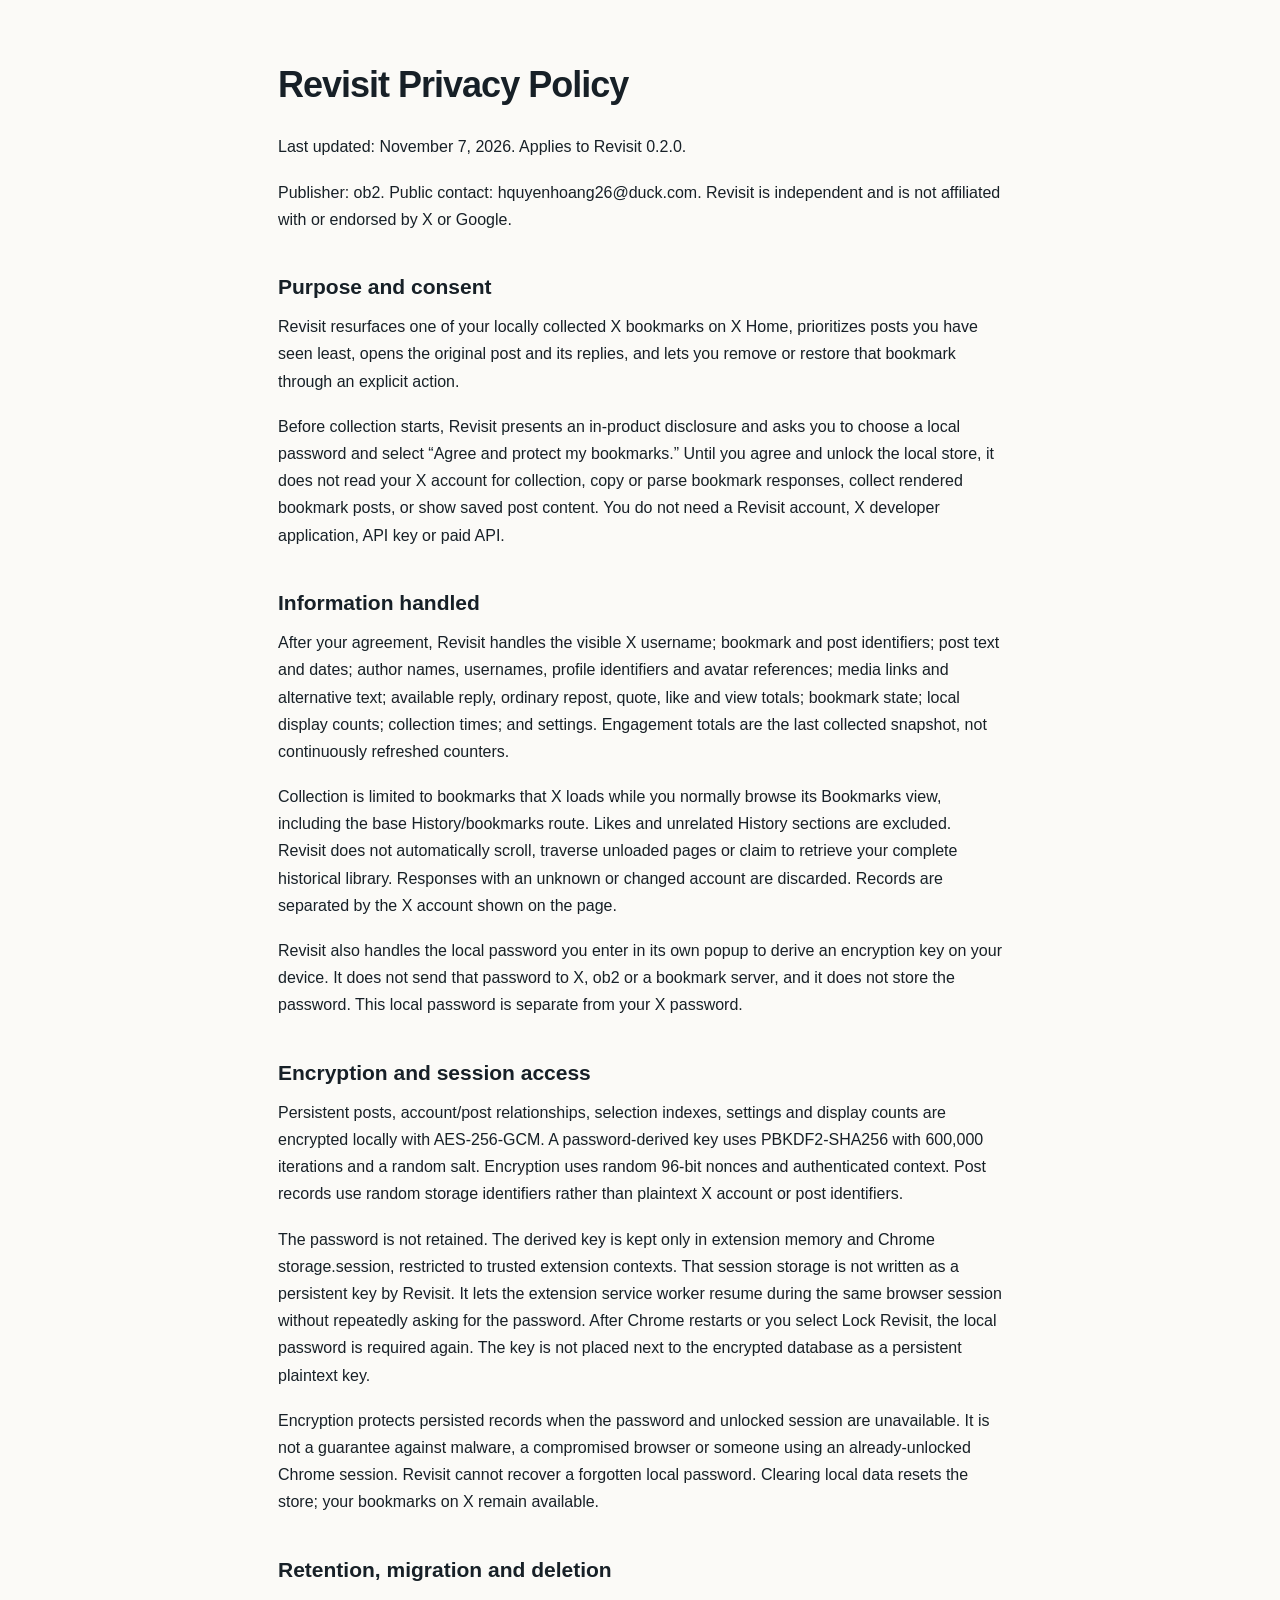
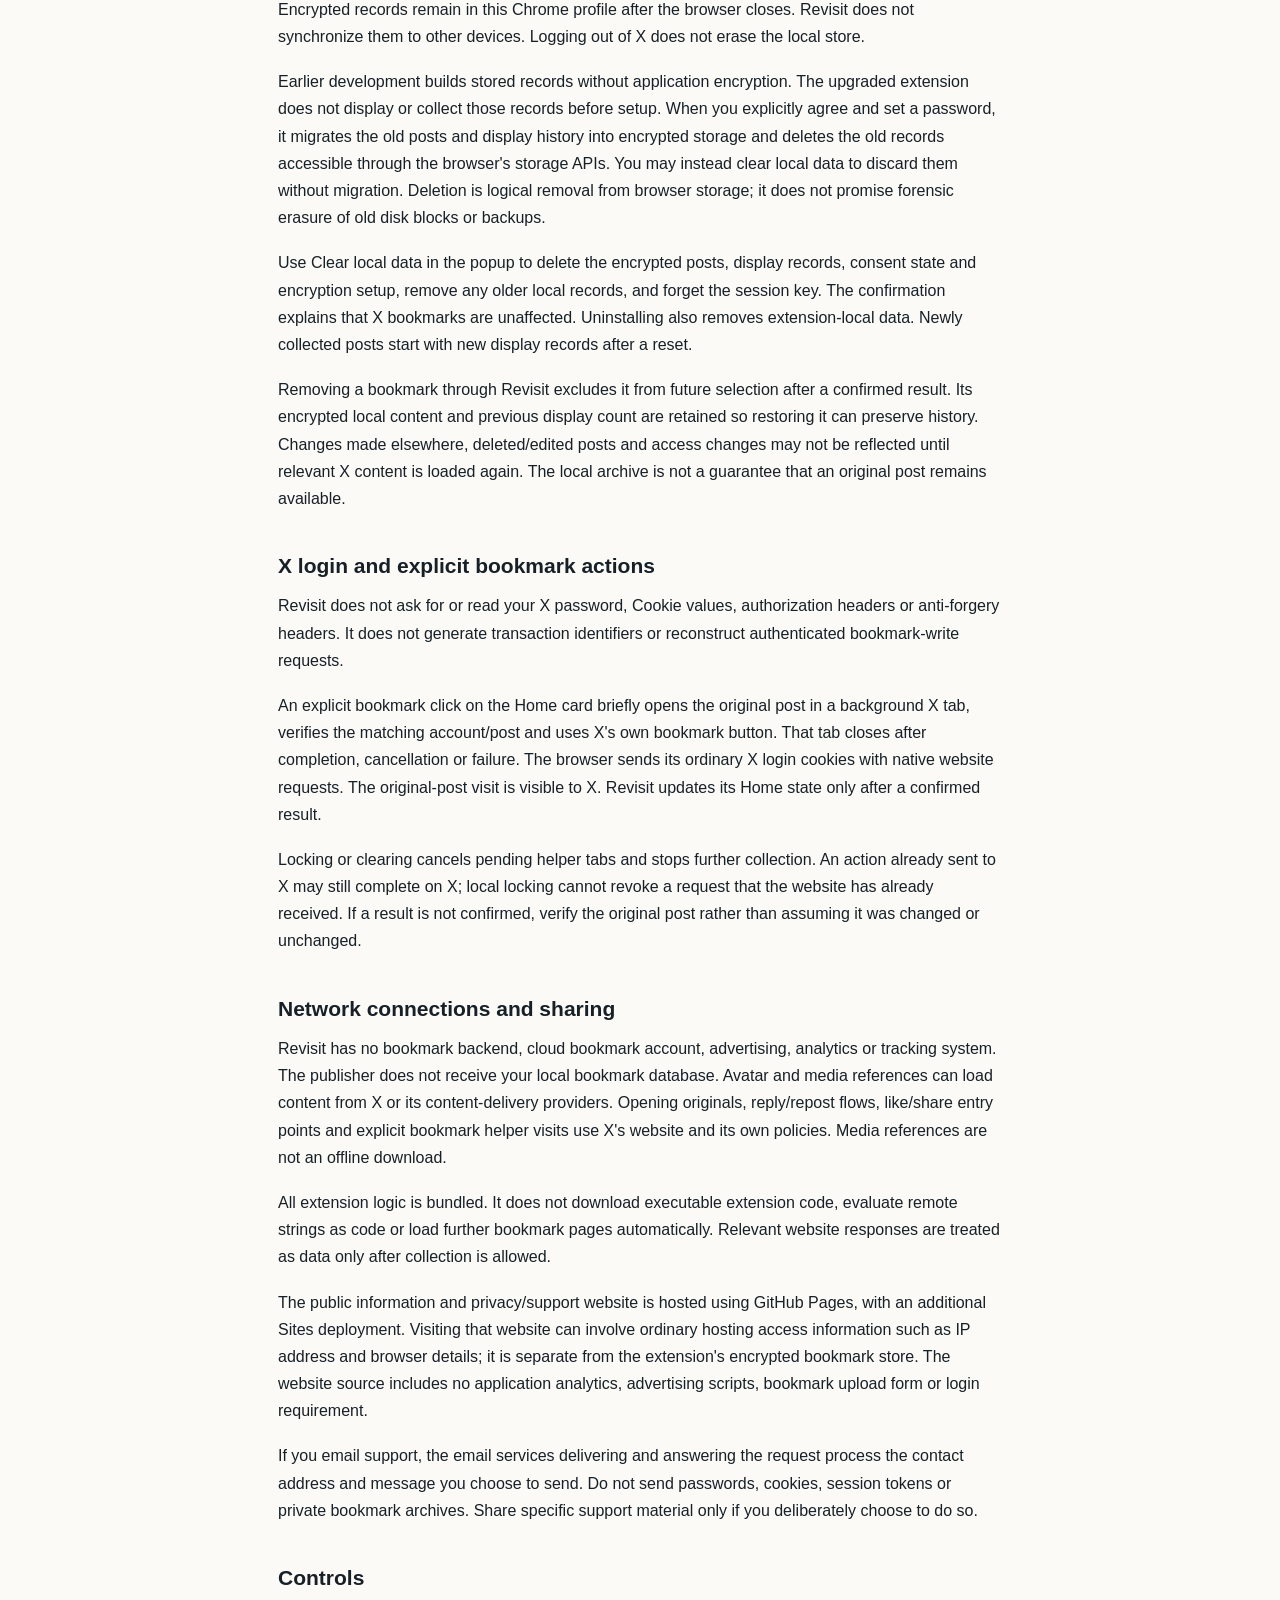
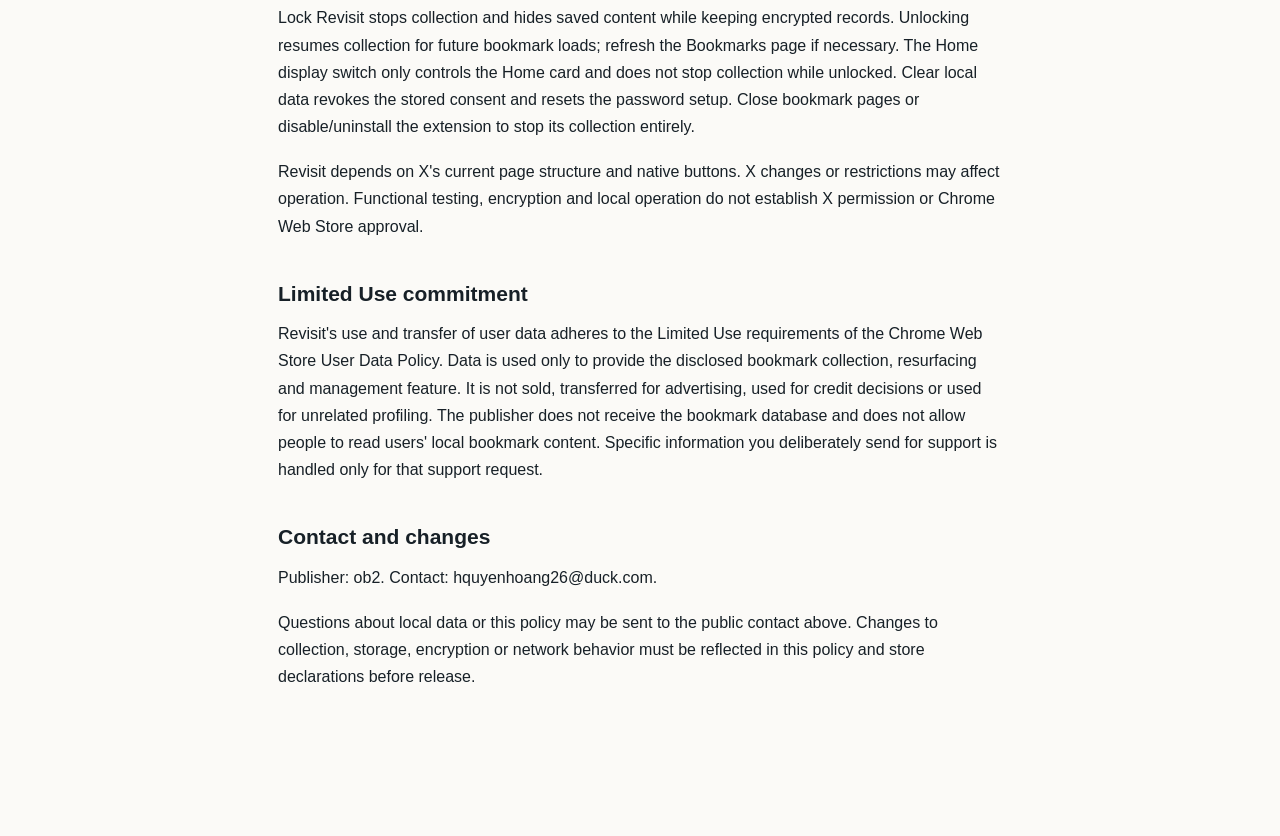
==== privacy.html @ 18b85527 "Publish Revisit privacy and support pages" ====
<!doctype html>
<html lang="en"><head><meta charset="utf-8"><meta name="viewport" content="width=device-width,initial-scale=1"><title>Revisit Privacy Policy</title><link rel="stylesheet" href="site.css"></head><body><main><h1>Revisit Privacy Policy</h1>
<p>Last updated: November 7, 2026. Applies to Revisit 0.2.0.</p>
<p>Publisher: ob2. Public contact: hquyenhoang26@duck.com. Revisit is independent and is not affiliated with or endorsed by X or Google.</p>
<h2>Purpose and consent</h2>
<p>Revisit resurfaces one of your locally collected X bookmarks on X Home, prioritizes posts you have seen least, opens the original post and its replies, and lets you remove or restore that bookmark through an explicit action.</p>
<p>Before collection starts, Revisit presents an in-product disclosure and asks you to choose a local password and select “Agree and protect my bookmarks.” Until you agree and unlock the local store, it does not read your X account for collection, copy or parse bookmark responses, collect rendered bookmark posts, or show saved post content. You do not need a Revisit account, X developer application, API key or paid API.</p>
<h2>Information handled</h2>
<p>After your agreement, Revisit handles the visible X username; bookmark and post identifiers; post text and dates; author names, usernames, profile identifiers and avatar references; media links and alternative text; available reply, ordinary repost, quote, like and view totals; bookmark state; local display counts; collection times; and settings. Engagement totals are the last collected snapshot, not continuously refreshed counters.</p>
<p>Collection is limited to bookmarks that X loads while you normally browse its Bookmarks view, including the base History/bookmarks route. Likes and unrelated History sections are excluded. Revisit does not automatically scroll, traverse unloaded pages or claim to retrieve your complete historical library. Responses with an unknown or changed account are discarded. Records are separated by the X account shown on the page.</p>
<p>Revisit also handles the local password you enter in its own popup to derive an encryption key on your device. It does not send that password to X, ob2 or a bookmark server, and it does not store the password. This local password is separate from your X password.</p>
<h2>Encryption and session access</h2>
<p>Persistent posts, account/post relationships, selection indexes, settings and display counts are encrypted locally with AES-256-GCM. A password-derived key uses PBKDF2-SHA256 with 600,000 iterations and a random salt. Encryption uses random 96-bit nonces and authenticated context. Post records use random storage identifiers rather than plaintext X account or post identifiers.</p>
<p>The password is not retained. The derived key is kept only in extension memory and Chrome storage.session, restricted to trusted extension contexts. That session storage is not written as a persistent key by Revisit. It lets the extension service worker resume during the same browser session without repeatedly asking for the password. After Chrome restarts or you select Lock Revisit, the local password is required again. The key is not placed next to the encrypted database as a persistent plaintext key.</p>
<p>Encryption protects persisted records when the password and unlocked session are unavailable. It is not a guarantee against malware, a compromised browser or someone using an already-unlocked Chrome session. Revisit cannot recover a forgotten local password. Clearing local data resets the store; your bookmarks on X remain available.</p>
<h2>Retention, migration and deletion</h2>
<p>Encrypted records remain in this Chrome profile after the browser closes. Revisit does not synchronize them to other devices. Logging out of X does not erase the local store.</p>
<p>Earlier development builds stored records without application encryption. The upgraded extension does not display or collect those records before setup. When you explicitly agree and set a password, it migrates the old posts and display history into encrypted storage and deletes the old records accessible through the browser&#x27;s storage APIs. You may instead clear local data to discard them without migration. Deletion is logical removal from browser storage; it does not promise forensic erasure of old disk blocks or backups.</p>
<p>Use Clear local data in the popup to delete the encrypted posts, display records, consent state and encryption setup, remove any older local records, and forget the session key. The confirmation explains that X bookmarks are unaffected. Uninstalling also removes extension-local data. Newly collected posts start with new display records after a reset.</p>
<p>Removing a bookmark through Revisit excludes it from future selection after a confirmed result. Its encrypted local content and previous display count are retained so restoring it can preserve history. Changes made elsewhere, deleted/edited posts and access changes may not be reflected until relevant X content is loaded again. The local archive is not a guarantee that an original post remains available.</p>
<h2>X login and explicit bookmark actions</h2>
<p>Revisit does not ask for or read your X password, Cookie values, authorization headers or anti-forgery headers. It does not generate transaction identifiers or reconstruct authenticated bookmark-write requests.</p>
<p>An explicit bookmark click on the Home card briefly opens the original post in a background X tab, verifies the matching account/post and uses X&#x27;s own bookmark button. That tab closes after completion, cancellation or failure. The browser sends its ordinary X login cookies with native website requests. The original-post visit is visible to X. Revisit updates its Home state only after a confirmed result.</p>
<p>Locking or clearing cancels pending helper tabs and stops further collection. An action already sent to X may still complete on X; local locking cannot revoke a request that the website has already received. If a result is not confirmed, verify the original post rather than assuming it was changed or unchanged.</p>
<h2>Network connections and sharing</h2>
<p>Revisit has no bookmark backend, cloud bookmark account, advertising, analytics or tracking system. The publisher does not receive your local bookmark database. Avatar and media references can load content from X or its content-delivery providers. Opening originals, reply/repost flows, like/share entry points and explicit bookmark helper visits use X&#x27;s website and its own policies. Media references are not an offline download.</p>
<p>All extension logic is bundled. It does not download executable extension code, evaluate remote strings as code or load further bookmark pages automatically. Relevant website responses are treated as data only after collection is allowed.</p>
<p>The public information and privacy/support website is hosted using GitHub Pages, with an additional Sites deployment. Visiting that website can involve ordinary hosting access information such as IP address and browser details; it is separate from the extension&#x27;s encrypted bookmark store. The website source includes no application analytics, advertising scripts, bookmark upload form or login requirement.</p>
<p>If you email support, the email services delivering and answering the request process the contact address and message you choose to send. Do not send passwords, cookies, session tokens or private bookmark archives. Share specific support material only if you deliberately choose to do so.</p>
<h2>Controls</h2>
<p>Lock Revisit stops collection and hides saved content while keeping encrypted records. Unlocking resumes collection for future bookmark loads; refresh the Bookmarks page if necessary. The Home display switch only controls the Home card and does not stop collection while unlocked. Clear local data revokes the stored consent and resets the password setup. Close bookmark pages or disable/uninstall the extension to stop its collection entirely.</p>
<p>Revisit depends on X&#x27;s current page structure and native buttons. X changes or restrictions may affect operation. Functional testing, encryption and local operation do not establish X permission or Chrome Web Store approval.</p>
<h2>Limited Use commitment</h2>
<p>Revisit&#x27;s use and transfer of user data adheres to the Limited Use requirements of the Chrome Web Store User Data Policy. Data is used only to provide the disclosed bookmark collection, resurfacing and management feature. It is not sold, transferred for advertising, used for credit decisions or used for unrelated profiling. The publisher does not receive the bookmark database and does not allow people to read users&#x27; local bookmark content. Specific information you deliberately send for support is handled only for that support request.</p>
<h2>Contact and changes</h2>
<p>Publisher: ob2. Contact: hquyenhoang26@duck.com.</p>
<p>Questions about local data or this policy may be sent to the public contact above. Changes to collection, storage, encryption or network behavior must be reflected in this policy and store declarations before release.</p></main></body></html>
---- site.css ----
*{box-sizing:border-box}body{margin:0;background:#fbfaf7;color:#172027;font:16px/1.7 -apple-system,BlinkMacSystemFont,"Segoe UI",sans-serif}main{max-width:780px;margin:64px auto;padding:0 28px 64px}header{display:flex;align-items:center;gap:12px;margin-bottom:28px}header img{width:36px;height:36px}header a{color:inherit;text-decoration:none;font-weight:650}h1{font-size:36px;line-height:1.15;letter-spacing:-1px;margin:0 0 28px}h2{font-size:21px;line-height:1.35;margin:40px 0 12px}p{margin:0 0 18px}a{color:#825600;text-underline-offset:3px}.notice{padding:14px 18px;border:1px solid #dfd7c9;border-radius:8px;background:#fff;color:#5c5345;font-size:14px}.links{display:flex;gap:24px;flex-wrap:wrap}.muted{color:#657078;font-size:14px}@media(max-width:600px){main{margin-top:32px}h1{font-size:30px}}
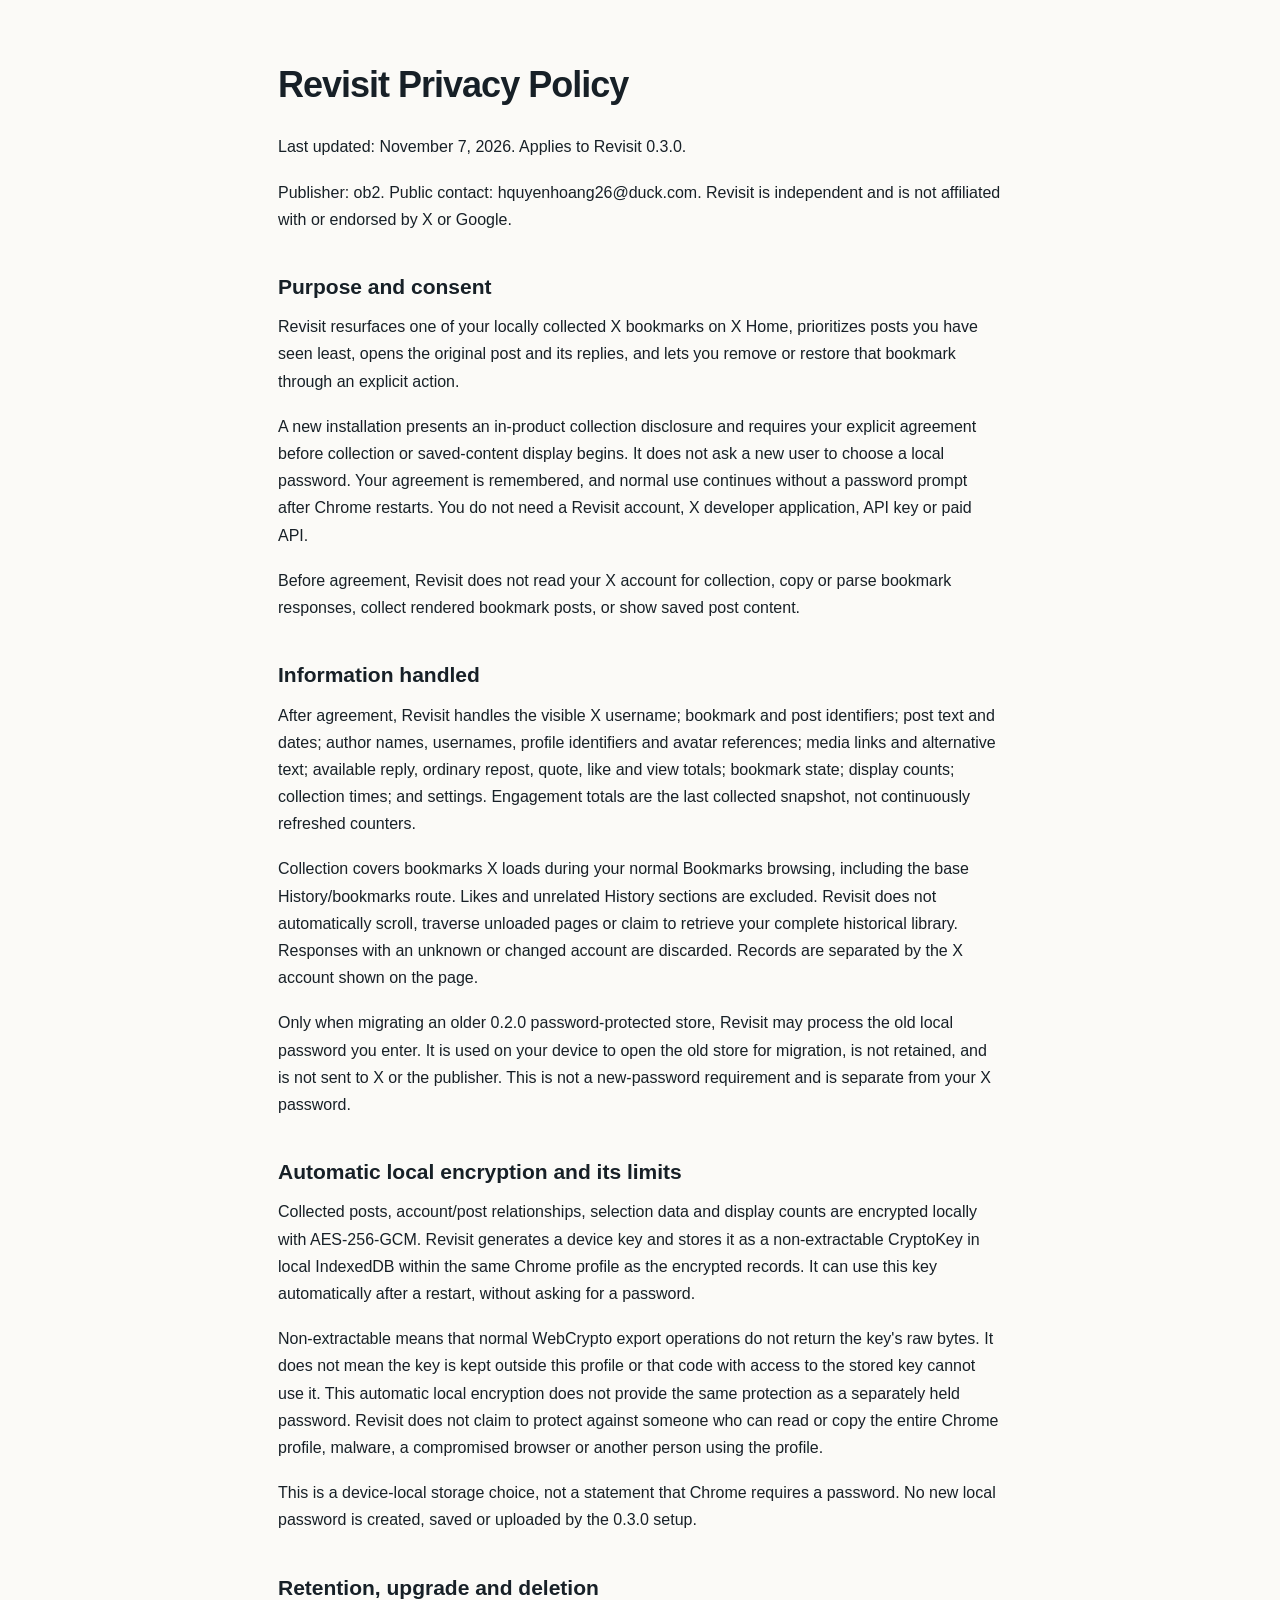
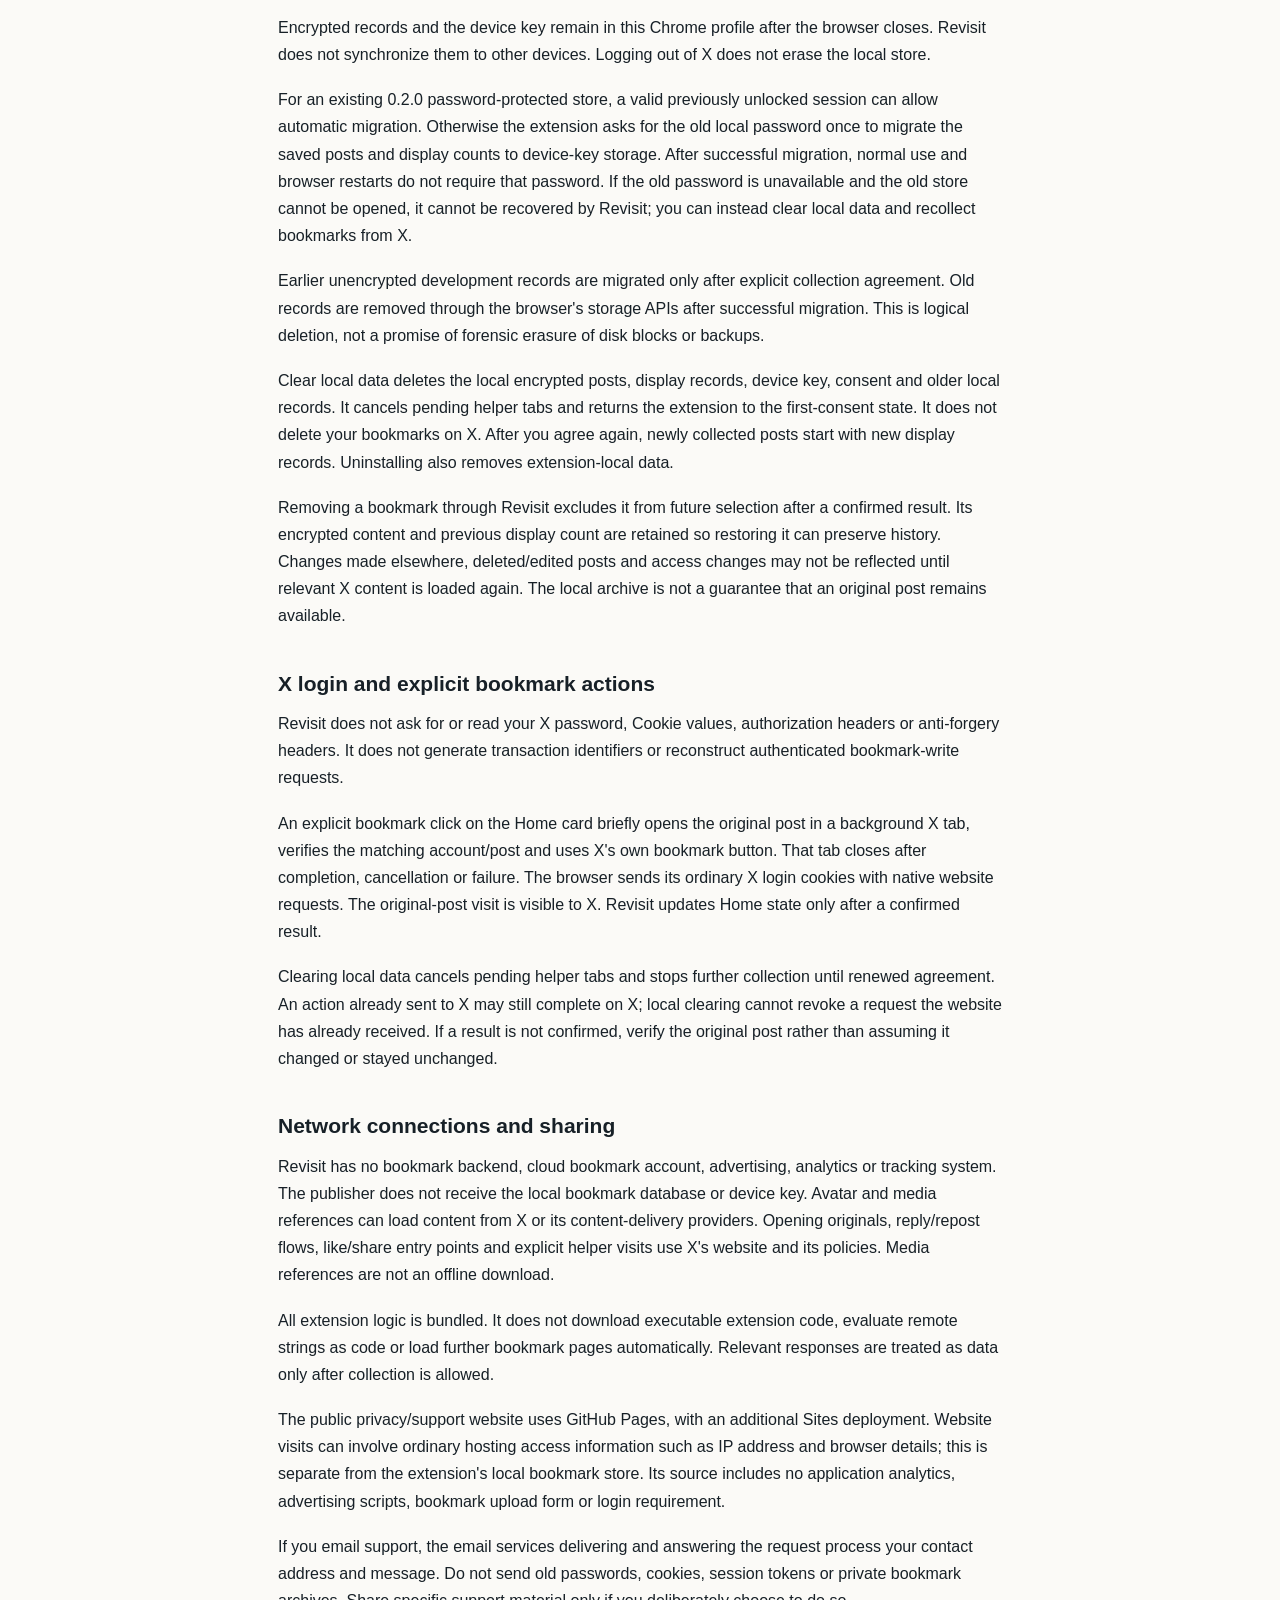
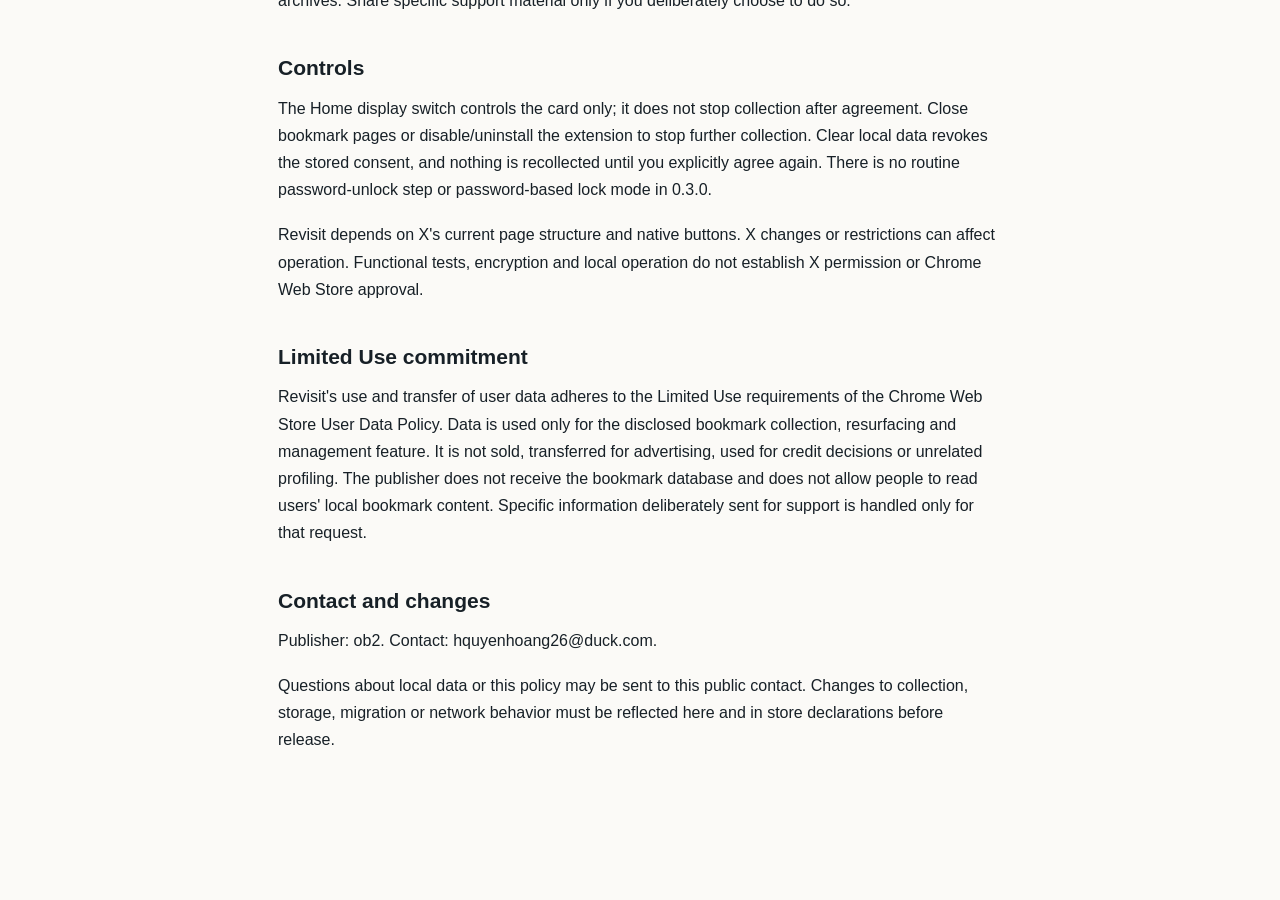
==== commit 732c2b84: "Explain passwordless local storage and one-time migration" ====
--- a/privacy.html
+++ b/privacy.html
@@ -1,37 +1,40 @@
 <!doctype html>
 <html lang="en"><head><meta charset="utf-8"><meta name="viewport" content="width=device-width,initial-scale=1"><title>Revisit Privacy Policy</title><link rel="stylesheet" href="site.css"></head><body><main><h1>Revisit Privacy Policy</h1>
-<p>Last updated: November 7, 2026. Applies to Revisit 0.2.0.</p>
+<p>Last updated: November 7, 2026. Applies to Revisit 0.3.0.</p>
 <p>Publisher: ob2. Public contact: hquyenhoang26@duck.com. Revisit is independent and is not affiliated with or endorsed by X or Google.</p>
 <h2>Purpose and consent</h2>
 <p>Revisit resurfaces one of your locally collected X bookmarks on X Home, prioritizes posts you have seen least, opens the original post and its replies, and lets you remove or restore that bookmark through an explicit action.</p>
-<p>Before collection starts, Revisit presents an in-product disclosure and asks you to choose a local password and select “Agree and protect my bookmarks.” Until you agree and unlock the local store, it does not read your X account for collection, copy or parse bookmark responses, collect rendered bookmark posts, or show saved post content. You do not need a Revisit account, X developer application, API key or paid API.</p>
+<p>A new installation presents an in-product collection disclosure and requires your explicit agreement before collection or saved-content display begins. It does not ask a new user to choose a local password. Your agreement is remembered, and normal use continues without a password prompt after Chrome restarts. You do not need a Revisit account, X developer application, API key or paid API.</p>
+<p>Before agreement, Revisit does not read your X account for collection, copy or parse bookmark responses, collect rendered bookmark posts, or show saved post content.</p>
 <h2>Information handled</h2>
-<p>After your agreement, Revisit handles the visible X username; bookmark and post identifiers; post text and dates; author names, usernames, profile identifiers and avatar references; media links and alternative text; available reply, ordinary repost, quote, like and view totals; bookmark state; local display counts; collection times; and settings. Engagement totals are the last collected snapshot, not continuously refreshed counters.</p>
-<p>Collection is limited to bookmarks that X loads while you normally browse its Bookmarks view, including the base History/bookmarks route. Likes and unrelated History sections are excluded. Revisit does not automatically scroll, traverse unloaded pages or claim to retrieve your complete historical library. Responses with an unknown or changed account are discarded. Records are separated by the X account shown on the page.</p>
-<p>Revisit also handles the local password you enter in its own popup to derive an encryption key on your device. It does not send that password to X, ob2 or a bookmark server, and it does not store the password. This local password is separate from your X password.</p>
-<h2>Encryption and session access</h2>
-<p>Persistent posts, account/post relationships, selection indexes, settings and display counts are encrypted locally with AES-256-GCM. A password-derived key uses PBKDF2-SHA256 with 600,000 iterations and a random salt. Encryption uses random 96-bit nonces and authenticated context. Post records use random storage identifiers rather than plaintext X account or post identifiers.</p>
-<p>The password is not retained. The derived key is kept only in extension memory and Chrome storage.session, restricted to trusted extension contexts. That session storage is not written as a persistent key by Revisit. It lets the extension service worker resume during the same browser session without repeatedly asking for the password. After Chrome restarts or you select Lock Revisit, the local password is required again. The key is not placed next to the encrypted database as a persistent plaintext key.</p>
-<p>Encryption protects persisted records when the password and unlocked session are unavailable. It is not a guarantee against malware, a compromised browser or someone using an already-unlocked Chrome session. Revisit cannot recover a forgotten local password. Clearing local data resets the store; your bookmarks on X remain available.</p>
-<h2>Retention, migration and deletion</h2>
-<p>Encrypted records remain in this Chrome profile after the browser closes. Revisit does not synchronize them to other devices. Logging out of X does not erase the local store.</p>
-<p>Earlier development builds stored records without application encryption. The upgraded extension does not display or collect those records before setup. When you explicitly agree and set a password, it migrates the old posts and display history into encrypted storage and deletes the old records accessible through the browser&#x27;s storage APIs. You may instead clear local data to discard them without migration. Deletion is logical removal from browser storage; it does not promise forensic erasure of old disk blocks or backups.</p>
-<p>Use Clear local data in the popup to delete the encrypted posts, display records, consent state and encryption setup, remove any older local records, and forget the session key. The confirmation explains that X bookmarks are unaffected. Uninstalling also removes extension-local data. Newly collected posts start with new display records after a reset.</p>
-<p>Removing a bookmark through Revisit excludes it from future selection after a confirmed result. Its encrypted local content and previous display count are retained so restoring it can preserve history. Changes made elsewhere, deleted/edited posts and access changes may not be reflected until relevant X content is loaded again. The local archive is not a guarantee that an original post remains available.</p>
+<p>After agreement, Revisit handles the visible X username; bookmark and post identifiers; post text and dates; author names, usernames, profile identifiers and avatar references; media links and alternative text; available reply, ordinary repost, quote, like and view totals; bookmark state; display counts; collection times; and settings. Engagement totals are the last collected snapshot, not continuously refreshed counters.</p>
+<p>Collection covers bookmarks X loads during your normal Bookmarks browsing, including the base History/bookmarks route. Likes and unrelated History sections are excluded. Revisit does not automatically scroll, traverse unloaded pages or claim to retrieve your complete historical library. Responses with an unknown or changed account are discarded. Records are separated by the X account shown on the page.</p>
+<p>Only when migrating an older 0.2.0 password-protected store, Revisit may process the old local password you enter. It is used on your device to open the old store for migration, is not retained, and is not sent to X or the publisher. This is not a new-password requirement and is separate from your X password.</p>
+<h2>Automatic local encryption and its limits</h2>
+<p>Collected posts, account/post relationships, selection data and display counts are encrypted locally with AES-256-GCM. Revisit generates a device key and stores it as a non-extractable CryptoKey in local IndexedDB within the same Chrome profile as the encrypted records. It can use this key automatically after a restart, without asking for a password.</p>
+<p>Non-extractable means that normal WebCrypto export operations do not return the key&#x27;s raw bytes. It does not mean the key is kept outside this profile or that code with access to the stored key cannot use it. This automatic local encryption does not provide the same protection as a separately held password. Revisit does not claim to protect against someone who can read or copy the entire Chrome profile, malware, a compromised browser or another person using the profile.</p>
+<p>This is a device-local storage choice, not a statement that Chrome requires a password. No new local password is created, saved or uploaded by the 0.3.0 setup.</p>
+<h2>Retention, upgrade and deletion</h2>
+<p>Encrypted records and the device key remain in this Chrome profile after the browser closes. Revisit does not synchronize them to other devices. Logging out of X does not erase the local store.</p>
+<p>For an existing 0.2.0 password-protected store, a valid previously unlocked session can allow automatic migration. Otherwise the extension asks for the old local password once to migrate the saved posts and display counts to device-key storage. After successful migration, normal use and browser restarts do not require that password. If the old password is unavailable and the old store cannot be opened, it cannot be recovered by Revisit; you can instead clear local data and recollect bookmarks from X.</p>
+<p>Earlier unencrypted development records are migrated only after explicit collection agreement. Old records are removed through the browser&#x27;s storage APIs after successful migration. This is logical deletion, not a promise of forensic erasure of disk blocks or backups.</p>
+<p>Clear local data deletes the local encrypted posts, display records, device key, consent and older local records. It cancels pending helper tabs and returns the extension to the first-consent state. It does not delete your bookmarks on X. After you agree again, newly collected posts start with new display records. Uninstalling also removes extension-local data.</p>
+<p>Removing a bookmark through Revisit excludes it from future selection after a confirmed result. Its encrypted content and previous display count are retained so restoring it can preserve history. Changes made elsewhere, deleted/edited posts and access changes may not be reflected until relevant X content is loaded again. The local archive is not a guarantee that an original post remains available.</p>
 <h2>X login and explicit bookmark actions</h2>
 <p>Revisit does not ask for or read your X password, Cookie values, authorization headers or anti-forgery headers. It does not generate transaction identifiers or reconstruct authenticated bookmark-write requests.</p>
-<p>An explicit bookmark click on the Home card briefly opens the original post in a background X tab, verifies the matching account/post and uses X&#x27;s own bookmark button. That tab closes after completion, cancellation or failure. The browser sends its ordinary X login cookies with native website requests. The original-post visit is visible to X. Revisit updates its Home state only after a confirmed result.</p>
-<p>Locking or clearing cancels pending helper tabs and stops further collection. An action already sent to X may still complete on X; local locking cannot revoke a request that the website has already received. If a result is not confirmed, verify the original post rather than assuming it was changed or unchanged.</p>
+<p>An explicit bookmark click on the Home card briefly opens the original post in a background X tab, verifies the matching account/post and uses X&#x27;s own bookmark button. That tab closes after completion, cancellation or failure. The browser sends its ordinary X login cookies with native website requests. The original-post visit is visible to X. Revisit updates Home state only after a confirmed result.</p>
+<p>Clearing local data cancels pending helper tabs and stops further collection until renewed agreement. An action already sent to X may still complete on X; local clearing cannot revoke a request the website has already received. If a result is not confirmed, verify the original post rather than assuming it changed or stayed unchanged.</p>
 <h2>Network connections and sharing</h2>
-<p>Revisit has no bookmark backend, cloud bookmark account, advertising, analytics or tracking system. The publisher does not receive your local bookmark database. Avatar and media references can load content from X or its content-delivery providers. Opening originals, reply/repost flows, like/share entry points and explicit bookmark helper visits use X&#x27;s website and its own policies. Media references are not an offline download.</p>
-<p>All extension logic is bundled. It does not download executable extension code, evaluate remote strings as code or load further bookmark pages automatically. Relevant website responses are treated as data only after collection is allowed.</p>
-<p>The public information and privacy/support website is hosted using GitHub Pages, with an additional Sites deployment. Visiting that website can involve ordinary hosting access information such as IP address and browser details; it is separate from the extension&#x27;s encrypted bookmark store. The website source includes no application analytics, advertising scripts, bookmark upload form or login requirement.</p>
-<p>If you email support, the email services delivering and answering the request process the contact address and message you choose to send. Do not send passwords, cookies, session tokens or private bookmark archives. Share specific support material only if you deliberately choose to do so.</p>
+<p>Revisit has no bookmark backend, cloud bookmark account, advertising, analytics or tracking system. The publisher does not receive the local bookmark database or device key. Avatar and media references can load content from X or its content-delivery providers. Opening originals, reply/repost flows, like/share entry points and explicit helper visits use X&#x27;s website and its policies. Media references are not an offline download.</p>
+<p>All extension logic is bundled. It does not download executable extension code, evaluate remote strings as code or load further bookmark pages automatically. Relevant responses are treated as data only after collection is allowed.</p>
+<p>The public privacy/support website uses GitHub Pages, with an additional Sites deployment. Website visits can involve ordinary hosting access information such as IP address and browser details; this is separate from the extension&#x27;s local bookmark store. Its source includes no application analytics, advertising scripts, bookmark upload form or login requirement.</p>
+<p>If you email support, the email services delivering and answering the request process your contact address and message. Do not send old passwords, cookies, session tokens or private bookmark archives. Share specific support material only if you deliberately choose to do so.</p>
 <h2>Controls</h2>
-<p>Lock Revisit stops collection and hides saved content while keeping encrypted records. Unlocking resumes collection for future bookmark loads; refresh the Bookmarks page if necessary. The Home display switch only controls the Home card and does not stop collection while unlocked. Clear local data revokes the stored consent and resets the password setup. Close bookmark pages or disable/uninstall the extension to stop its collection entirely.</p>
-<p>Revisit depends on X&#x27;s current page structure and native buttons. X changes or restrictions may affect operation. Functional testing, encryption and local operation do not establish X permission or Chrome Web Store approval.</p>
+<p>The Home display switch controls the card only; it does not stop collection after agreement. Close bookmark pages or disable/uninstall the extension to stop further collection. Clear local data revokes the stored consent, and nothing is recollected until you explicitly agree again. There is no routine password-unlock step or password-based lock mode in 0.3.0.</p>
+<p>Revisit depends on X&#x27;s current page structure and native buttons. X changes or restrictions can affect operation. Functional tests, encryption and local operation do not establish X permission or Chrome Web Store approval.</p>
 <h2>Limited Use commitment</h2>
-<p>Revisit&#x27;s use and transfer of user data adheres to the Limited Use requirements of the Chrome Web Store User Data Policy. Data is used only to provide the disclosed bookmark collection, resurfacing and management feature. It is not sold, transferred for advertising, used for credit decisions or used for unrelated profiling. The publisher does not receive the bookmark database and does not allow people to read users&#x27; local bookmark content. Specific information you deliberately send for support is handled only for that support request.</p>
+<p>Revisit&#x27;s use and transfer of user data adheres to the Limited Use requirements of the Chrome Web Store User Data Policy. Data is used only for the disclosed bookmark collection, resurfacing and management feature. It is not sold, transferred for advertising, used for credit decisions or unrelated profiling. The publisher does not receive the bookmark database and does not allow people to read users&#x27; local bookmark content. Specific information deliberately sent for support is handled only for that request.</p>
 <h2>Contact and changes</h2>
 <p>Publisher: ob2. Contact: hquyenhoang26@duck.com.</p>
-<p>Questions about local data or this policy may be sent to the public contact above. Changes to collection, storage, encryption or network behavior must be reflected in this policy and store declarations before release.</p></main></body></html>
+<p>Questions about local data or this policy may be sent to this public contact. Changes to collection, storage, migration or network behavior must be reflected here and in store declarations before release.</p>
+</main></body></html>
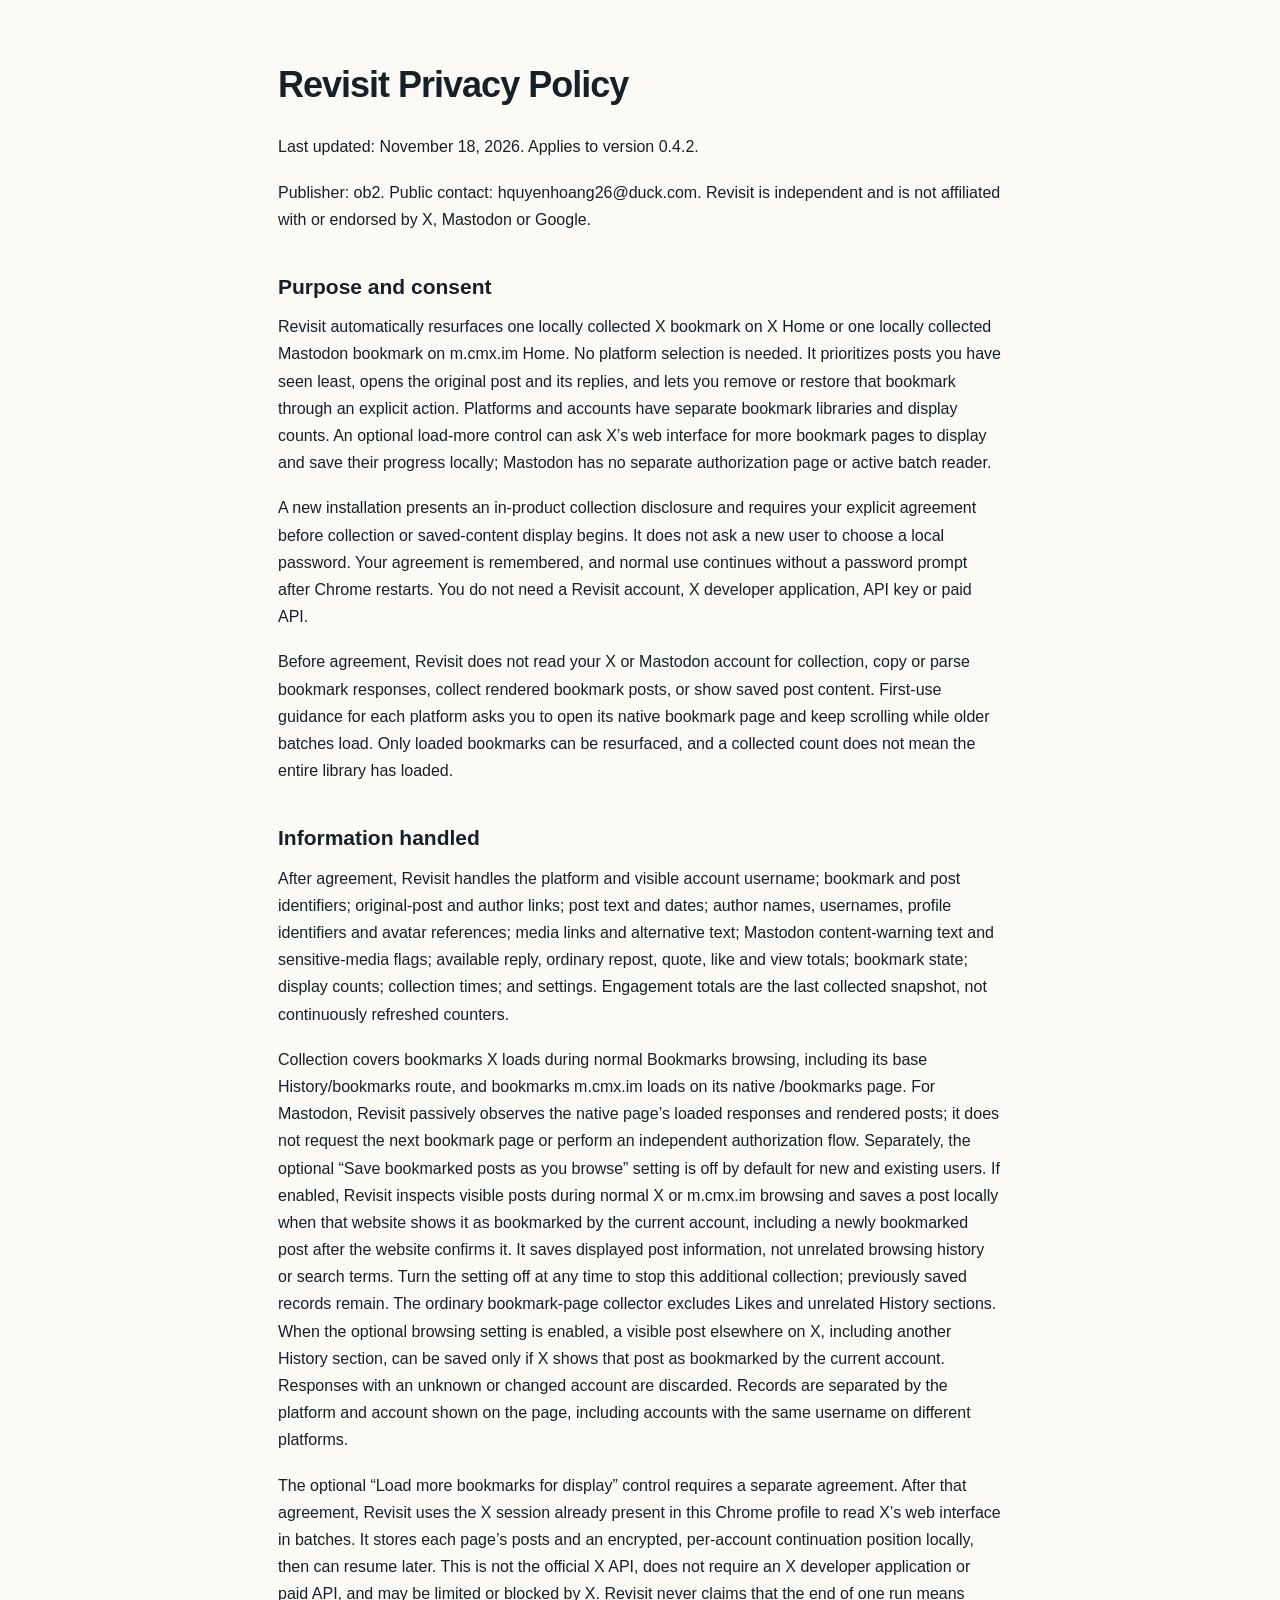
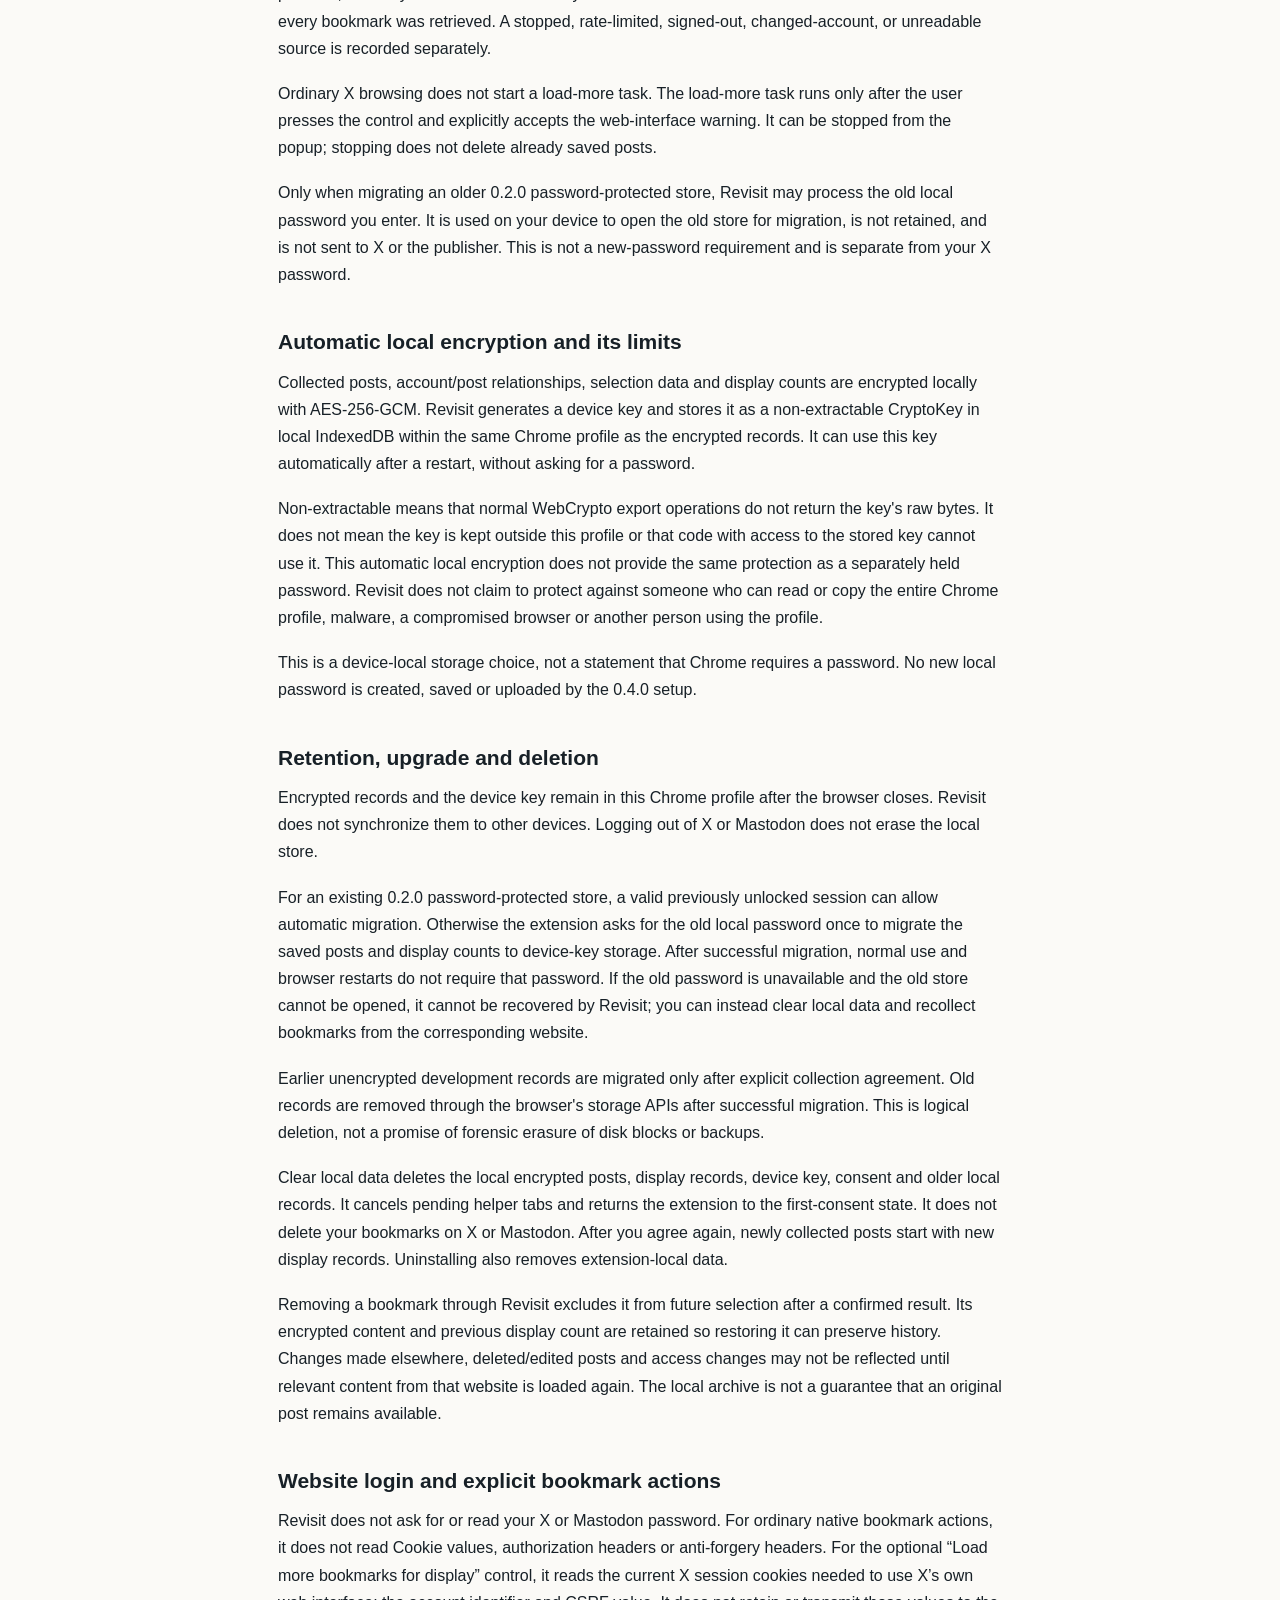
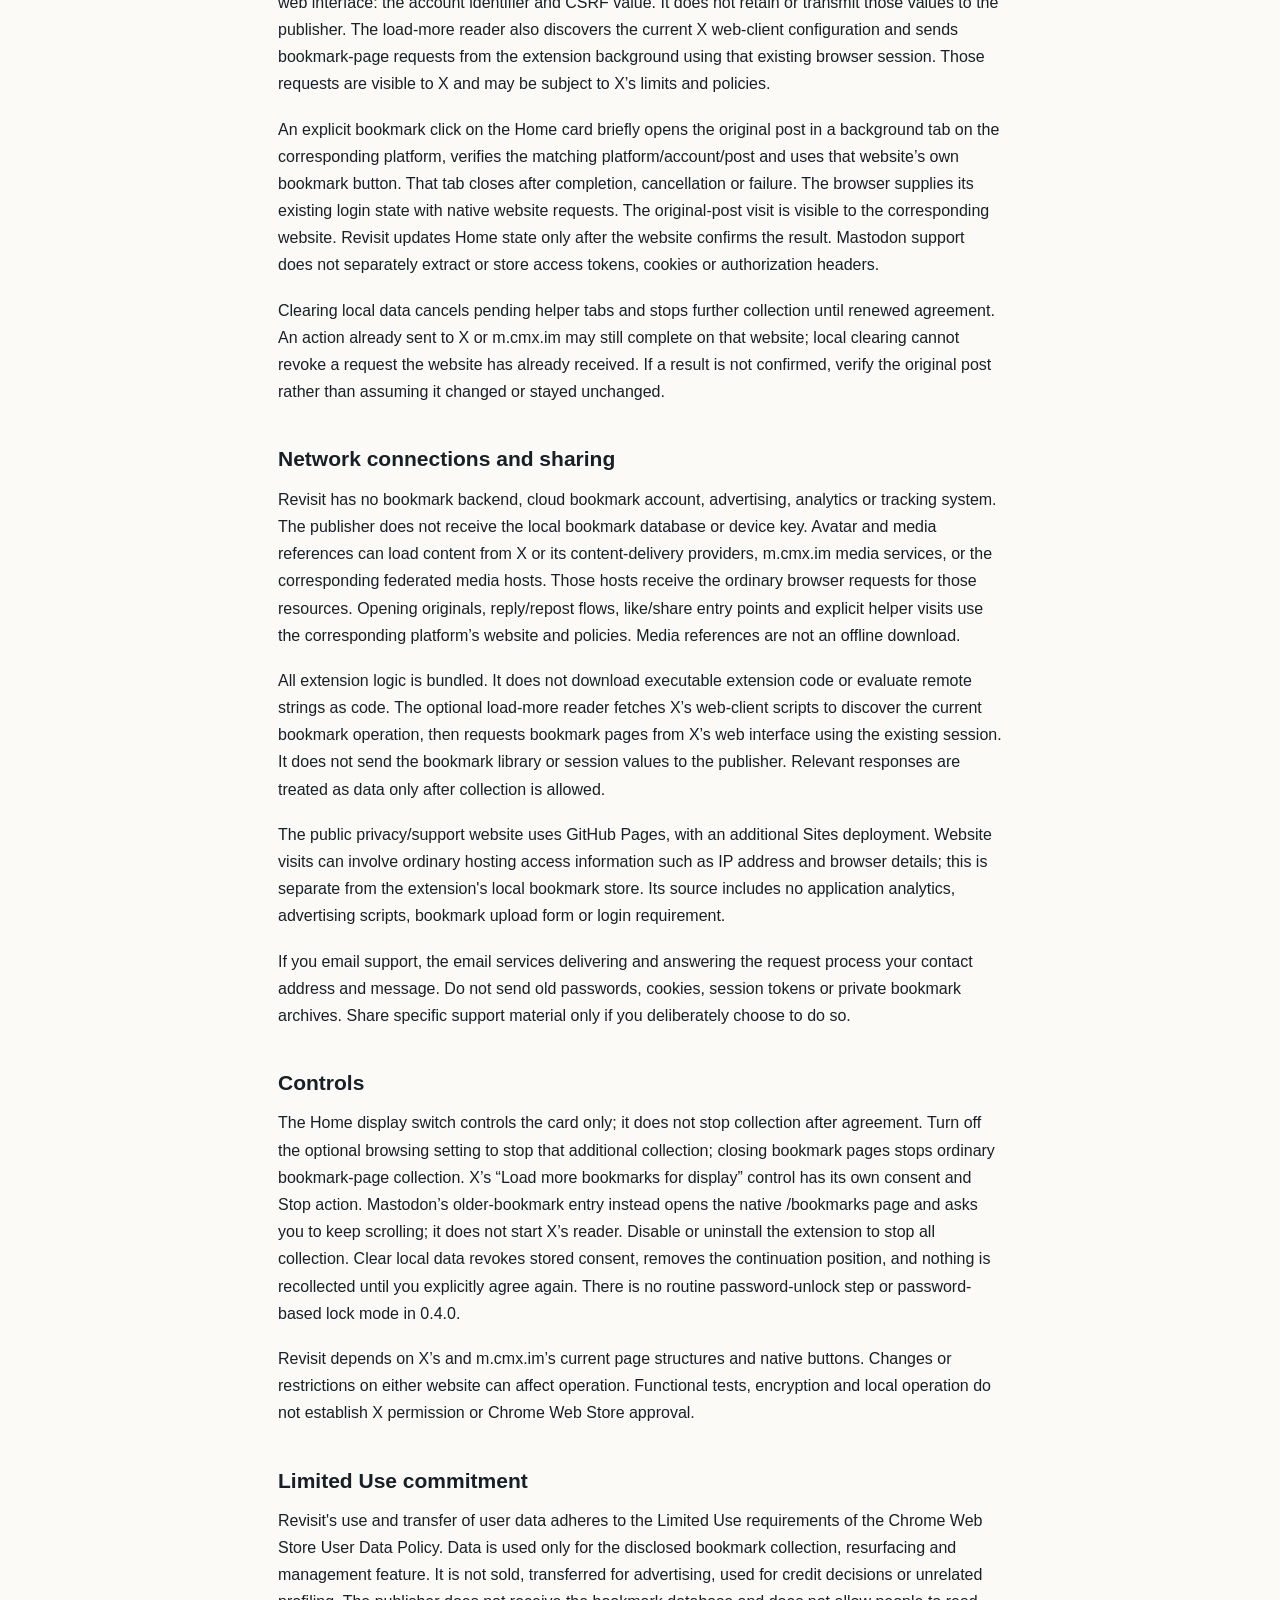
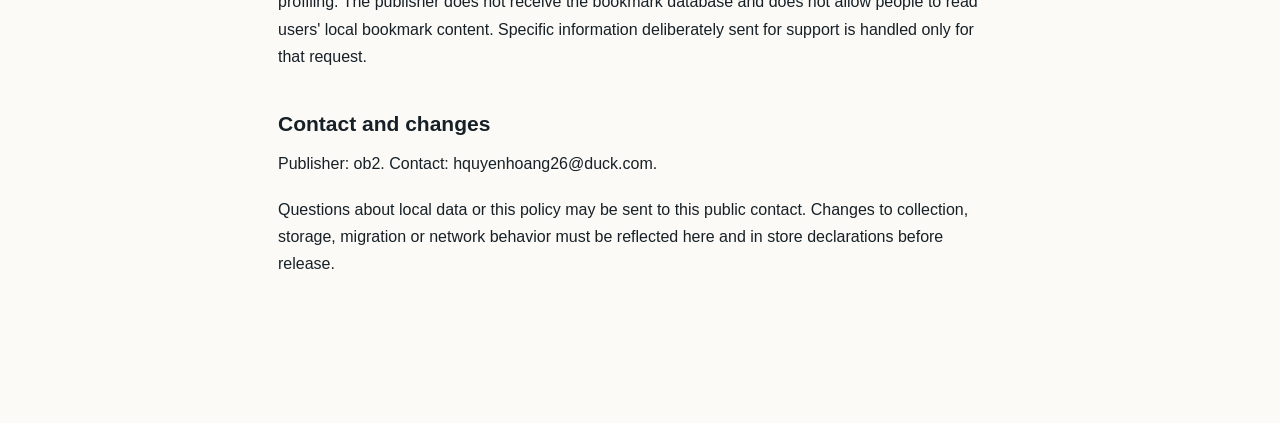
==== commit 64adff03: "Update Revisit 0.4.2 privacy and first-use bookmark guidance for X and Mastodon" ====
--- a/privacy.html
+++ b/privacy.html
@@ -1,37 +1,39 @@
 <!doctype html>
 <html lang="en"><head><meta charset="utf-8"><meta name="viewport" content="width=device-width,initial-scale=1"><title>Revisit Privacy Policy</title><link rel="stylesheet" href="site.css"></head><body><main><h1>Revisit Privacy Policy</h1>
-<p>Last updated: November 7, 2026. Applies to Revisit 0.3.0.</p>
-<p>Publisher: ob2. Public contact: hquyenhoang26@duck.com. Revisit is independent and is not affiliated with or endorsed by X or Google.</p>
+<p>Last updated: November 18, 2026. Applies to version 0.4.2.</p>
+<p>Publisher: ob2. Public contact: hquyenhoang26@duck.com. Revisit is independent and is not affiliated with or endorsed by X, Mastodon or Google.</p>
 <h2>Purpose and consent</h2>
-<p>Revisit resurfaces one of your locally collected X bookmarks on X Home, prioritizes posts you have seen least, opens the original post and its replies, and lets you remove or restore that bookmark through an explicit action.</p>
+<p>Revisit automatically resurfaces one locally collected X bookmark on X Home or one locally collected Mastodon bookmark on m.cmx.im Home. No platform selection is needed. It prioritizes posts you have seen least, opens the original post and its replies, and lets you remove or restore that bookmark through an explicit action. Platforms and accounts have separate bookmark libraries and display counts. An optional load-more control can ask X’s web interface for more bookmark pages to display and save their progress locally; Mastodon has no separate authorization page or active batch reader.</p>
 <p>A new installation presents an in-product collection disclosure and requires your explicit agreement before collection or saved-content display begins. It does not ask a new user to choose a local password. Your agreement is remembered, and normal use continues without a password prompt after Chrome restarts. You do not need a Revisit account, X developer application, API key or paid API.</p>
-<p>Before agreement, Revisit does not read your X account for collection, copy or parse bookmark responses, collect rendered bookmark posts, or show saved post content.</p>
+<p>Before agreement, Revisit does not read your X or Mastodon account for collection, copy or parse bookmark responses, collect rendered bookmark posts, or show saved post content. First-use guidance for each platform asks you to open its native bookmark page and keep scrolling while older batches load. Only loaded bookmarks can be resurfaced, and a collected count does not mean the entire library has loaded.</p>
 <h2>Information handled</h2>
-<p>After agreement, Revisit handles the visible X username; bookmark and post identifiers; post text and dates; author names, usernames, profile identifiers and avatar references; media links and alternative text; available reply, ordinary repost, quote, like and view totals; bookmark state; display counts; collection times; and settings. Engagement totals are the last collected snapshot, not continuously refreshed counters.</p>
-<p>Collection covers bookmarks X loads during your normal Bookmarks browsing, including the base History/bookmarks route. Likes and unrelated History sections are excluded. Revisit does not automatically scroll, traverse unloaded pages or claim to retrieve your complete historical library. Responses with an unknown or changed account are discarded. Records are separated by the X account shown on the page.</p>
+<p>After agreement, Revisit handles the platform and visible account username; bookmark and post identifiers; original-post and author links; post text and dates; author names, usernames, profile identifiers and avatar references; media links and alternative text; Mastodon content-warning text and sensitive-media flags; available reply, ordinary repost, quote, like and view totals; bookmark state; display counts; collection times; and settings. Engagement totals are the last collected snapshot, not continuously refreshed counters.</p>
+<p>Collection covers bookmarks X loads during normal Bookmarks browsing, including its base History/bookmarks route, and bookmarks m.cmx.im loads on its native /bookmarks page. For Mastodon, Revisit passively observes the native page’s loaded responses and rendered posts; it does not request the next bookmark page or perform an independent authorization flow. Separately, the optional “Save bookmarked posts as you browse” setting is off by default for new and existing users. If enabled, Revisit inspects visible posts during normal X or m.cmx.im browsing and saves a post locally when that website shows it as bookmarked by the current account, including a newly bookmarked post after the website confirms it. It saves displayed post information, not unrelated browsing history or search terms. Turn the setting off at any time to stop this additional collection; previously saved records remain. The ordinary bookmark-page collector excludes Likes and unrelated History sections. When the optional browsing setting is enabled, a visible post elsewhere on X, including another History section, can be saved only if X shows that post as bookmarked by the current account. Responses with an unknown or changed account are discarded. Records are separated by the platform and account shown on the page, including accounts with the same username on different platforms.</p>
+<p>The optional “Load more bookmarks for display” control requires a separate agreement. After that agreement, Revisit uses the X session already present in this Chrome profile to read X’s web interface in batches. It stores each page’s posts and an encrypted, per-account continuation position locally, then can resume later. This is not the official X API, does not require an X developer application or paid API, and may be limited or blocked by X. Revisit never claims that the end of one run means every bookmark was retrieved. A stopped, rate-limited, signed-out, changed-account, or unreadable source is recorded separately.</p>
+<p>Ordinary X browsing does not start a load-more task. The load-more task runs only after the user presses the control and explicitly accepts the web-interface warning. It can be stopped from the popup; stopping does not delete already saved posts.</p>
 <p>Only when migrating an older 0.2.0 password-protected store, Revisit may process the old local password you enter. It is used on your device to open the old store for migration, is not retained, and is not sent to X or the publisher. This is not a new-password requirement and is separate from your X password.</p>
 <h2>Automatic local encryption and its limits</h2>
 <p>Collected posts, account/post relationships, selection data and display counts are encrypted locally with AES-256-GCM. Revisit generates a device key and stores it as a non-extractable CryptoKey in local IndexedDB within the same Chrome profile as the encrypted records. It can use this key automatically after a restart, without asking for a password.</p>
 <p>Non-extractable means that normal WebCrypto export operations do not return the key&#x27;s raw bytes. It does not mean the key is kept outside this profile or that code with access to the stored key cannot use it. This automatic local encryption does not provide the same protection as a separately held password. Revisit does not claim to protect against someone who can read or copy the entire Chrome profile, malware, a compromised browser or another person using the profile.</p>
-<p>This is a device-local storage choice, not a statement that Chrome requires a password. No new local password is created, saved or uploaded by the 0.3.0 setup.</p>
+<p>This is a device-local storage choice, not a statement that Chrome requires a password. No new local password is created, saved or uploaded by the 0.4.0 setup.</p>
 <h2>Retention, upgrade and deletion</h2>
-<p>Encrypted records and the device key remain in this Chrome profile after the browser closes. Revisit does not synchronize them to other devices. Logging out of X does not erase the local store.</p>
-<p>For an existing 0.2.0 password-protected store, a valid previously unlocked session can allow automatic migration. Otherwise the extension asks for the old local password once to migrate the saved posts and display counts to device-key storage. After successful migration, normal use and browser restarts do not require that password. If the old password is unavailable and the old store cannot be opened, it cannot be recovered by Revisit; you can instead clear local data and recollect bookmarks from X.</p>
+<p>Encrypted records and the device key remain in this Chrome profile after the browser closes. Revisit does not synchronize them to other devices. Logging out of X or Mastodon does not erase the local store.</p>
+<p>For an existing 0.2.0 password-protected store, a valid previously unlocked session can allow automatic migration. Otherwise the extension asks for the old local password once to migrate the saved posts and display counts to device-key storage. After successful migration, normal use and browser restarts do not require that password. If the old password is unavailable and the old store cannot be opened, it cannot be recovered by Revisit; you can instead clear local data and recollect bookmarks from the corresponding website.</p>
 <p>Earlier unencrypted development records are migrated only after explicit collection agreement. Old records are removed through the browser&#x27;s storage APIs after successful migration. This is logical deletion, not a promise of forensic erasure of disk blocks or backups.</p>
-<p>Clear local data deletes the local encrypted posts, display records, device key, consent and older local records. It cancels pending helper tabs and returns the extension to the first-consent state. It does not delete your bookmarks on X. After you agree again, newly collected posts start with new display records. Uninstalling also removes extension-local data.</p>
-<p>Removing a bookmark through Revisit excludes it from future selection after a confirmed result. Its encrypted content and previous display count are retained so restoring it can preserve history. Changes made elsewhere, deleted/edited posts and access changes may not be reflected until relevant X content is loaded again. The local archive is not a guarantee that an original post remains available.</p>
-<h2>X login and explicit bookmark actions</h2>
-<p>Revisit does not ask for or read your X password, Cookie values, authorization headers or anti-forgery headers. It does not generate transaction identifiers or reconstruct authenticated bookmark-write requests.</p>
-<p>An explicit bookmark click on the Home card briefly opens the original post in a background X tab, verifies the matching account/post and uses X&#x27;s own bookmark button. That tab closes after completion, cancellation or failure. The browser sends its ordinary X login cookies with native website requests. The original-post visit is visible to X. Revisit updates Home state only after a confirmed result.</p>
-<p>Clearing local data cancels pending helper tabs and stops further collection until renewed agreement. An action already sent to X may still complete on X; local clearing cannot revoke a request the website has already received. If a result is not confirmed, verify the original post rather than assuming it changed or stayed unchanged.</p>
+<p>Clear local data deletes the local encrypted posts, display records, device key, consent and older local records. It cancels pending helper tabs and returns the extension to the first-consent state. It does not delete your bookmarks on X or Mastodon. After you agree again, newly collected posts start with new display records. Uninstalling also removes extension-local data.</p>
+<p>Removing a bookmark through Revisit excludes it from future selection after a confirmed result. Its encrypted content and previous display count are retained so restoring it can preserve history. Changes made elsewhere, deleted/edited posts and access changes may not be reflected until relevant content from that website is loaded again. The local archive is not a guarantee that an original post remains available.</p>
+<h2>Website login and explicit bookmark actions</h2>
+<p>Revisit does not ask for or read your X or Mastodon password. For ordinary native bookmark actions, it does not read Cookie values, authorization headers or anti-forgery headers. For the optional “Load more bookmarks for display” control, it reads the current X session cookies needed to use X’s own web interface: the account identifier and CSRF value. It does not retain or transmit those values to the publisher. The load-more reader also discovers the current X web-client configuration and sends bookmark-page requests from the extension background using that existing browser session. Those requests are visible to X and may be subject to X’s limits and policies.</p>
+<p>An explicit bookmark click on the Home card briefly opens the original post in a background tab on the corresponding platform, verifies the matching platform/account/post and uses that website’s own bookmark button. That tab closes after completion, cancellation or failure. The browser supplies its existing login state with native website requests. The original-post visit is visible to the corresponding website. Revisit updates Home state only after the website confirms the result. Mastodon support does not separately extract or store access tokens, cookies or authorization headers.</p>
+<p>Clearing local data cancels pending helper tabs and stops further collection until renewed agreement. An action already sent to X or m.cmx.im may still complete on that website; local clearing cannot revoke a request the website has already received. If a result is not confirmed, verify the original post rather than assuming it changed or stayed unchanged.</p>
 <h2>Network connections and sharing</h2>
-<p>Revisit has no bookmark backend, cloud bookmark account, advertising, analytics or tracking system. The publisher does not receive the local bookmark database or device key. Avatar and media references can load content from X or its content-delivery providers. Opening originals, reply/repost flows, like/share entry points and explicit helper visits use X&#x27;s website and its policies. Media references are not an offline download.</p>
-<p>All extension logic is bundled. It does not download executable extension code, evaluate remote strings as code or load further bookmark pages automatically. Relevant responses are treated as data only after collection is allowed.</p>
+<p>Revisit has no bookmark backend, cloud bookmark account, advertising, analytics or tracking system. The publisher does not receive the local bookmark database or device key. Avatar and media references can load content from X or its content-delivery providers, m.cmx.im media services, or the corresponding federated media hosts. Those hosts receive the ordinary browser requests for those resources. Opening originals, reply/repost flows, like/share entry points and explicit helper visits use the corresponding platform’s website and policies. Media references are not an offline download.</p>
+<p>All extension logic is bundled. It does not download executable extension code or evaluate remote strings as code. The optional load-more reader fetches X’s web-client scripts to discover the current bookmark operation, then requests bookmark pages from X’s web interface using the existing session. It does not send the bookmark library or session values to the publisher. Relevant responses are treated as data only after collection is allowed.</p>
 <p>The public privacy/support website uses GitHub Pages, with an additional Sites deployment. Website visits can involve ordinary hosting access information such as IP address and browser details; this is separate from the extension&#x27;s local bookmark store. Its source includes no application analytics, advertising scripts, bookmark upload form or login requirement.</p>
 <p>If you email support, the email services delivering and answering the request process your contact address and message. Do not send old passwords, cookies, session tokens or private bookmark archives. Share specific support material only if you deliberately choose to do so.</p>
 <h2>Controls</h2>
-<p>The Home display switch controls the card only; it does not stop collection after agreement. Close bookmark pages or disable/uninstall the extension to stop further collection. Clear local data revokes the stored consent, and nothing is recollected until you explicitly agree again. There is no routine password-unlock step or password-based lock mode in 0.3.0.</p>
-<p>Revisit depends on X&#x27;s current page structure and native buttons. X changes or restrictions can affect operation. Functional tests, encryption and local operation do not establish X permission or Chrome Web Store approval.</p>
+<p>The Home display switch controls the card only; it does not stop collection after agreement. Turn off the optional browsing setting to stop that additional collection; closing bookmark pages stops ordinary bookmark-page collection. X’s “Load more bookmarks for display” control has its own consent and Stop action. Mastodon’s older-bookmark entry instead opens the native /bookmarks page and asks you to keep scrolling; it does not start X’s reader. Disable or uninstall the extension to stop all collection. Clear local data revokes stored consent, removes the continuation position, and nothing is recollected until you explicitly agree again. There is no routine password-unlock step or password-based lock mode in 0.4.0.</p>
+<p>Revisit depends on X’s and m.cmx.im’s current page structures and native buttons. Changes or restrictions on either website can affect operation. Functional tests, encryption and local operation do not establish X permission or Chrome Web Store approval.</p>
 <h2>Limited Use commitment</h2>
 <p>Revisit&#x27;s use and transfer of user data adheres to the Limited Use requirements of the Chrome Web Store User Data Policy. Data is used only for the disclosed bookmark collection, resurfacing and management feature. It is not sold, transferred for advertising, used for credit decisions or unrelated profiling. The publisher does not receive the bookmark database and does not allow people to read users&#x27; local bookmark content. Specific information deliberately sent for support is handled only for that request.</p>
 <h2>Contact and changes</h2>
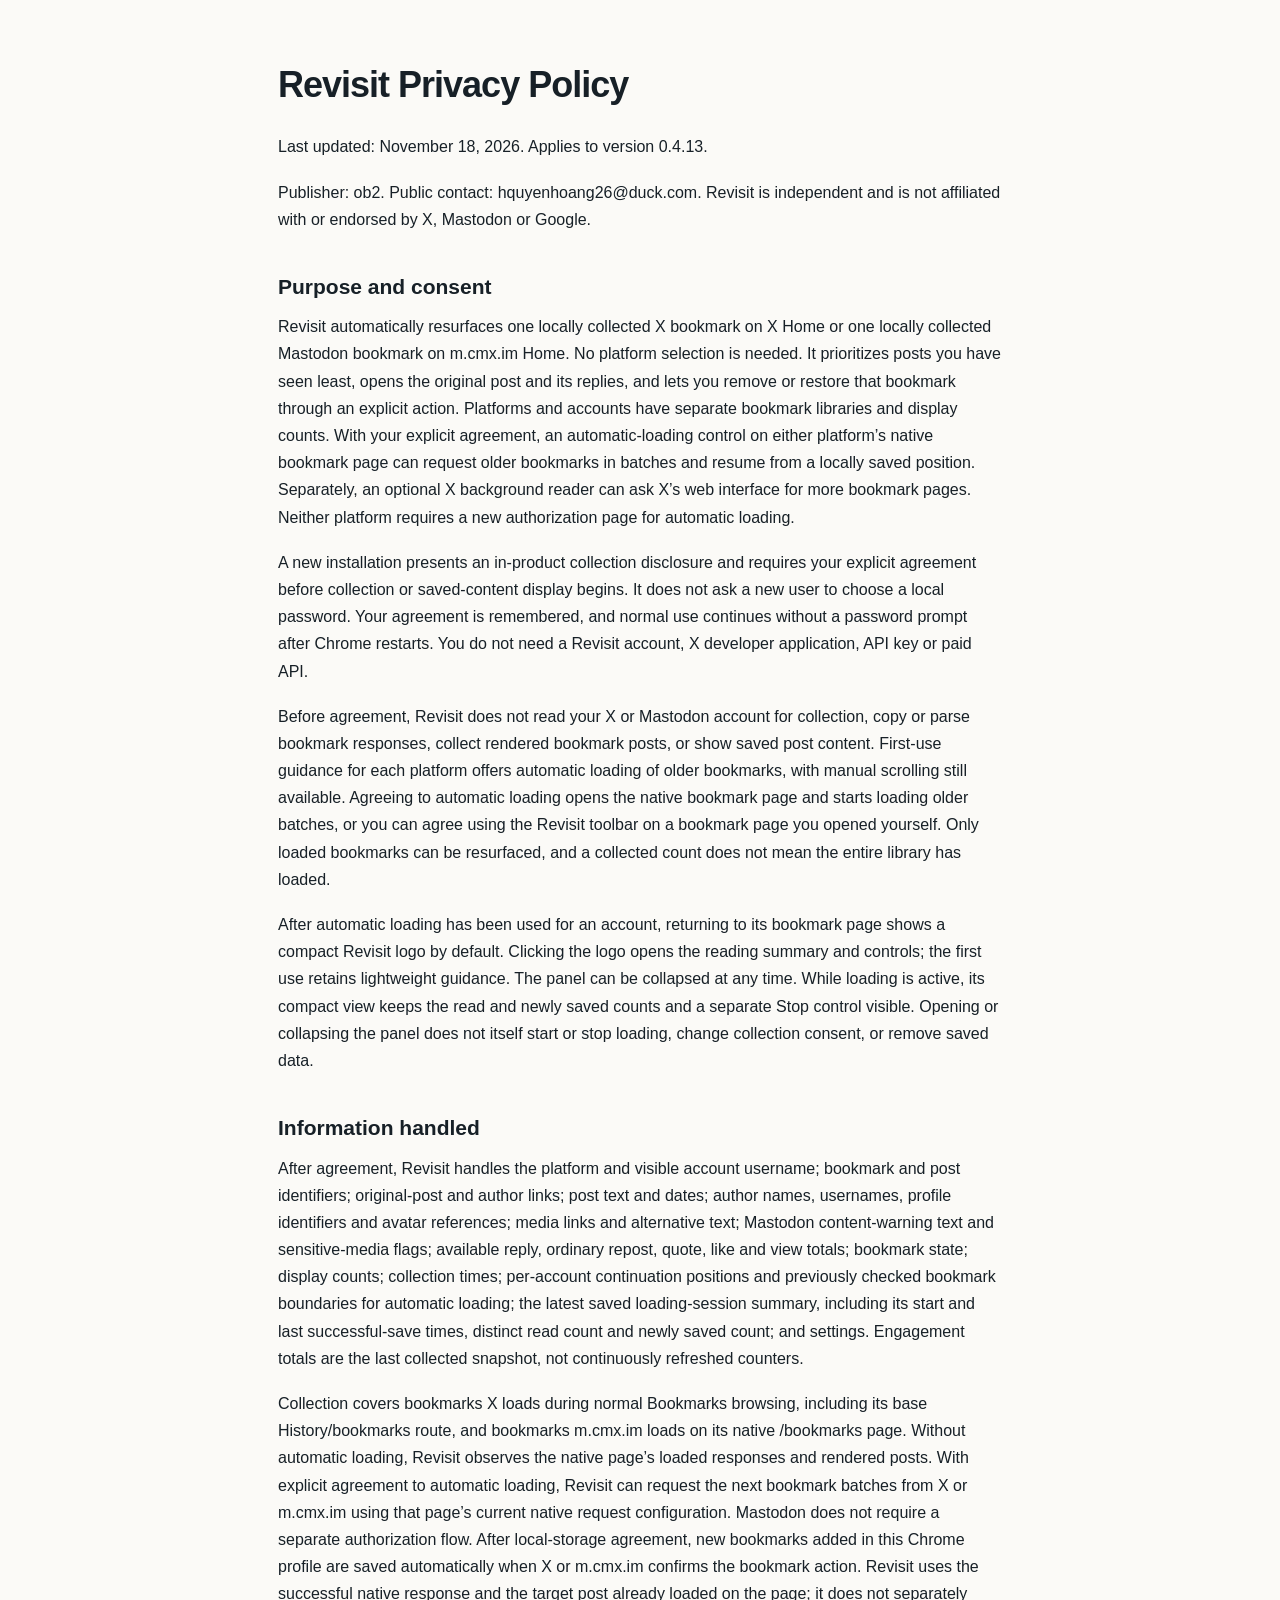
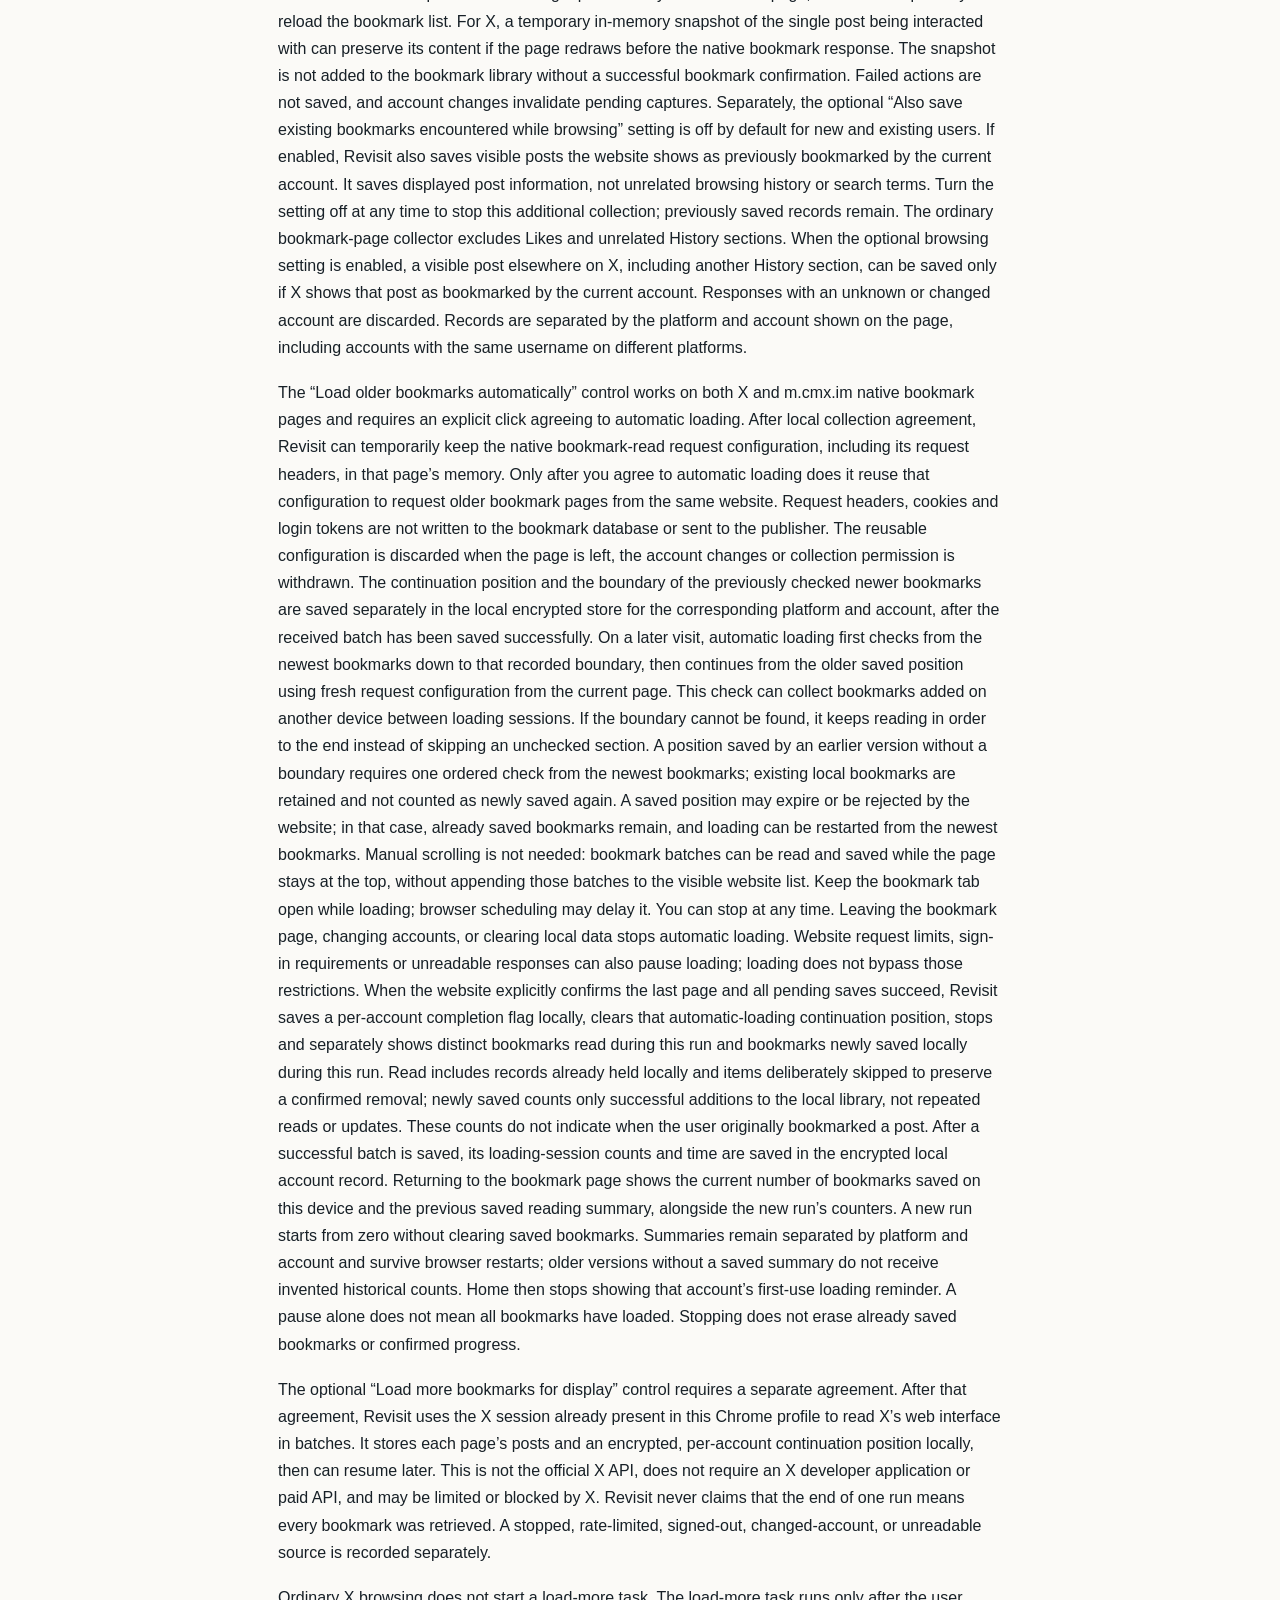
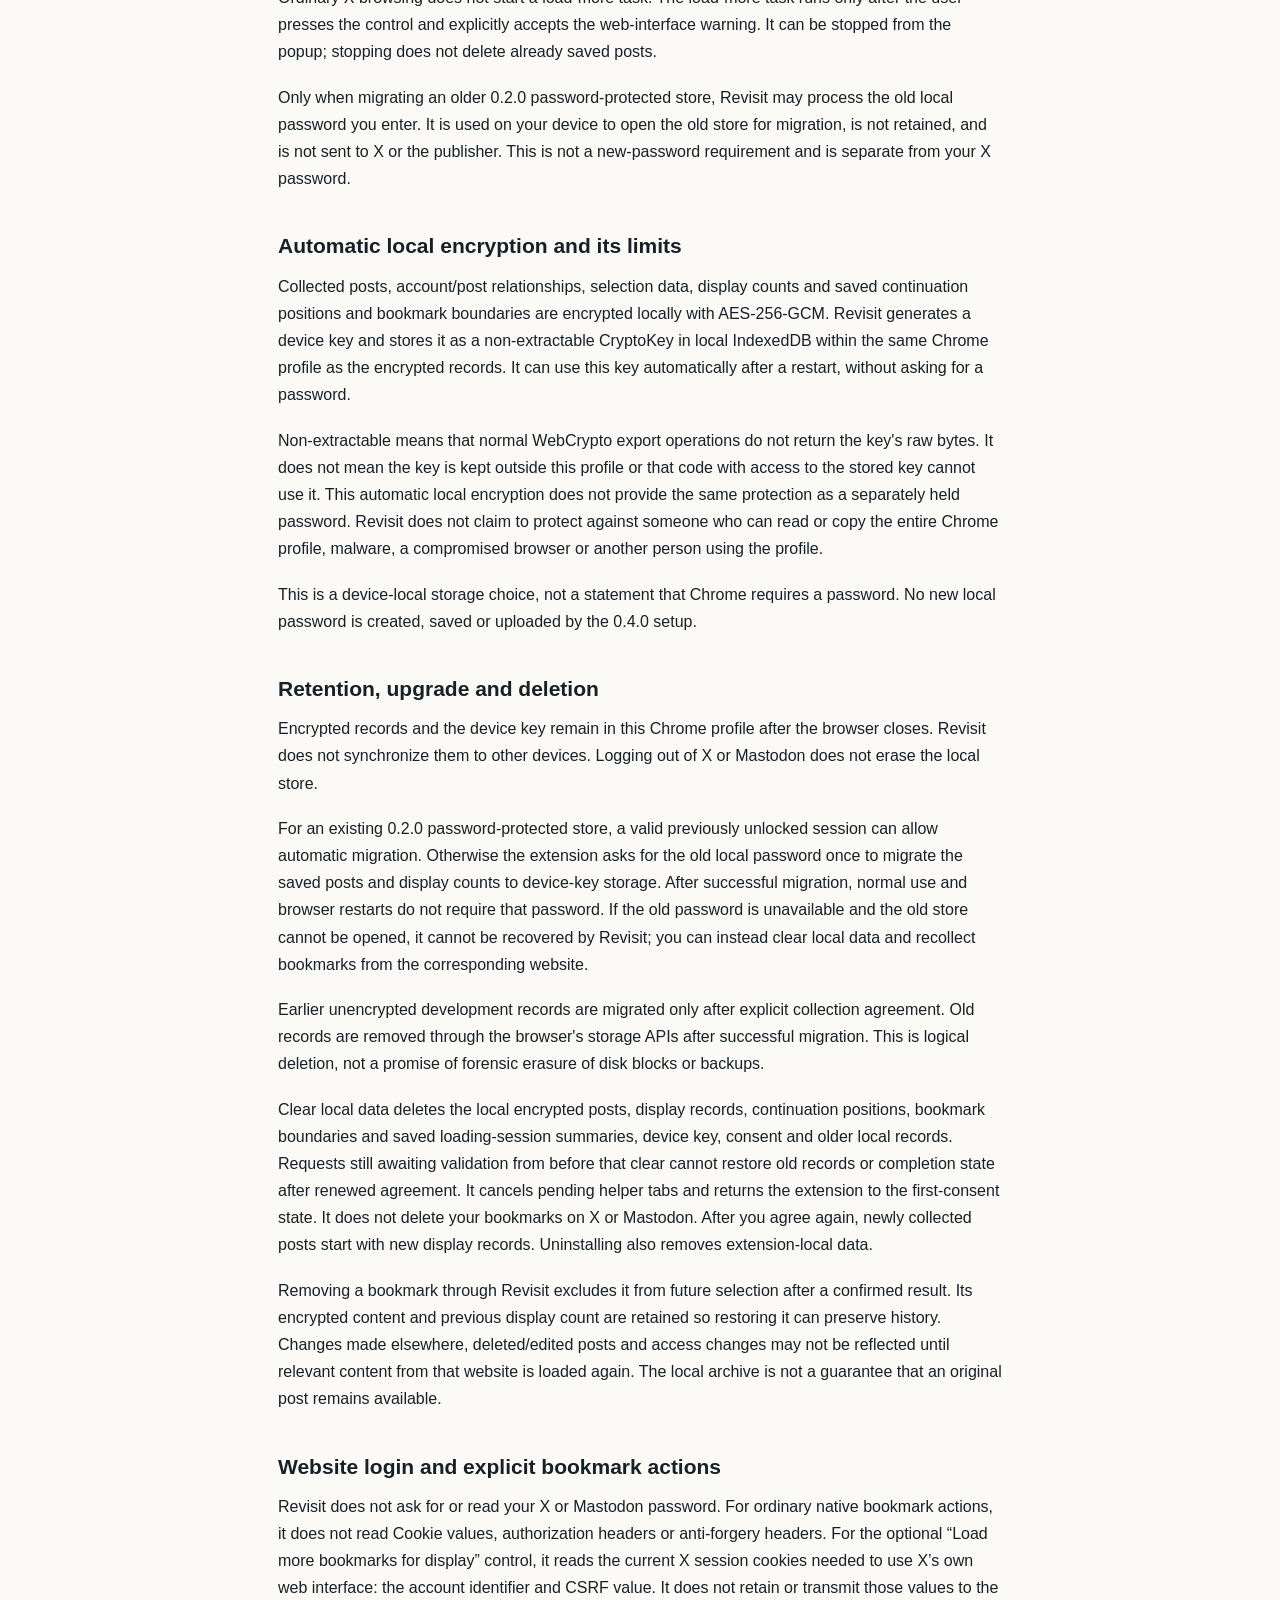
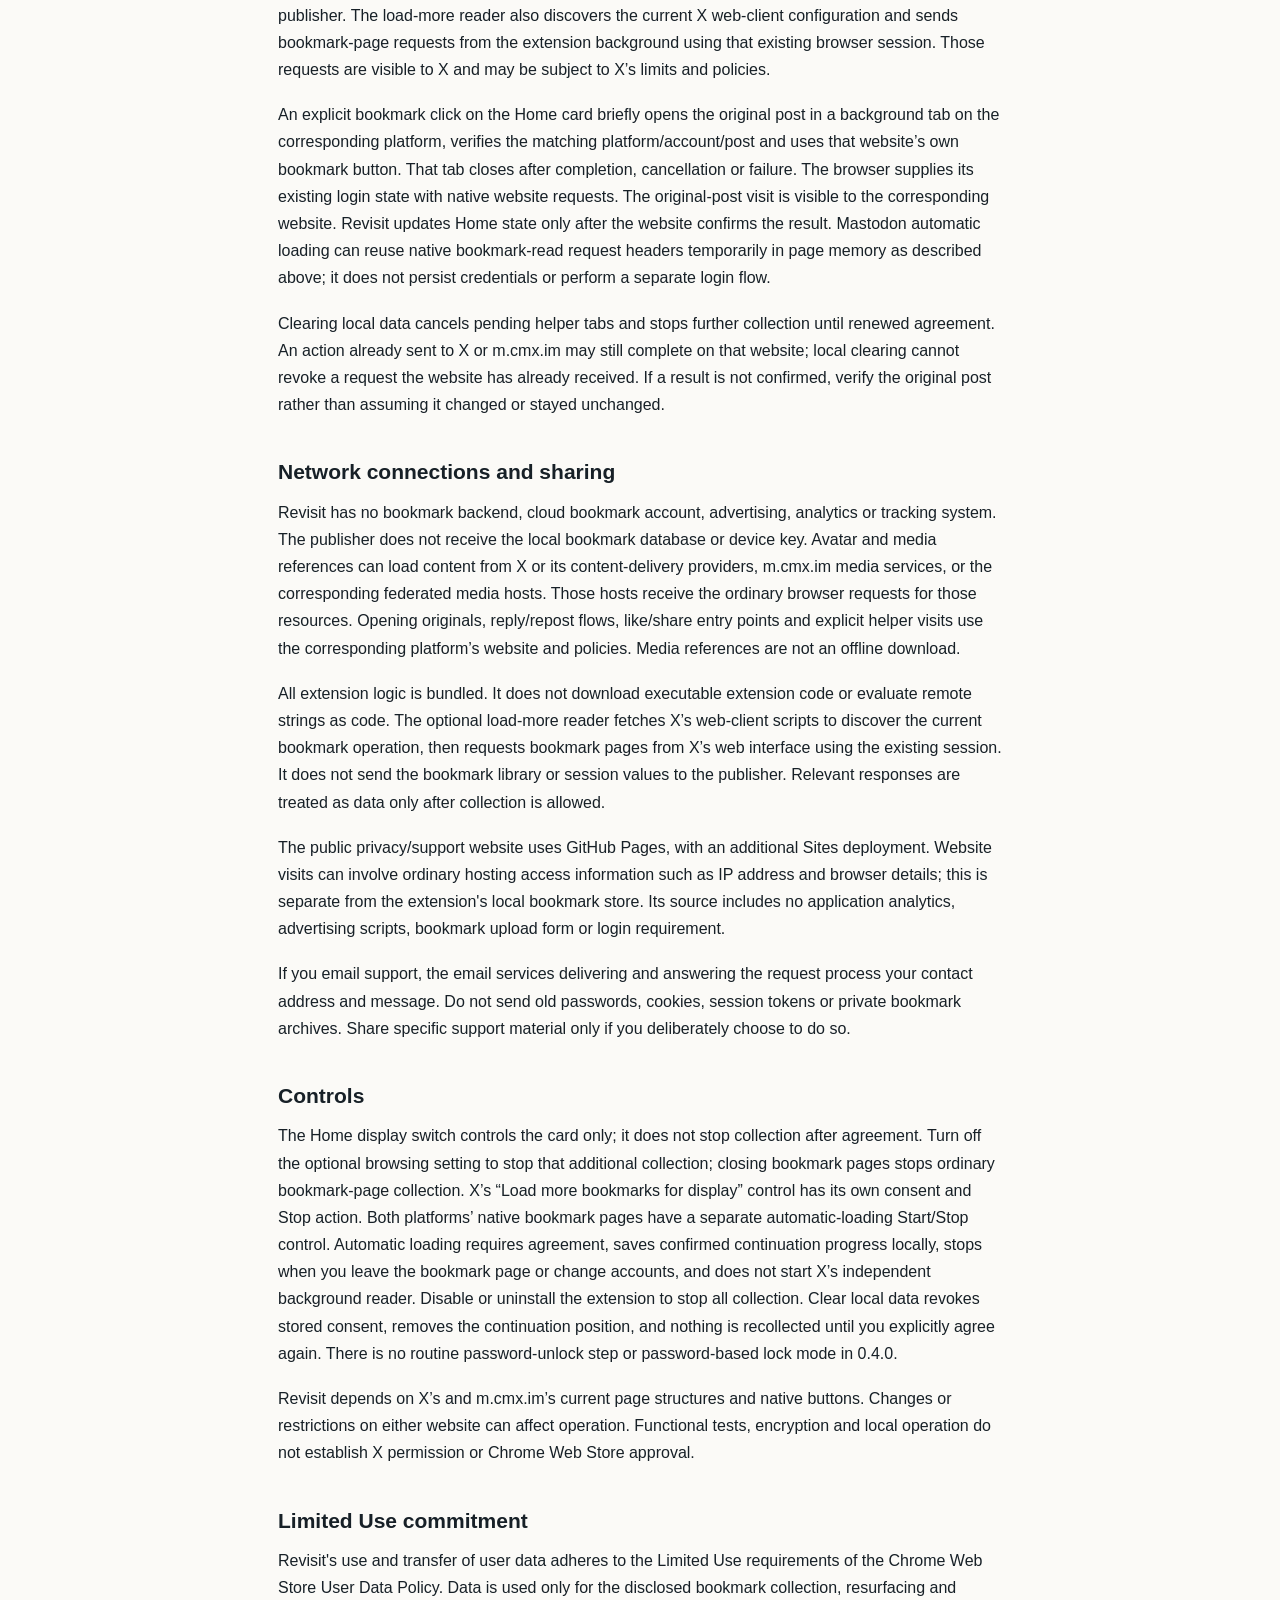
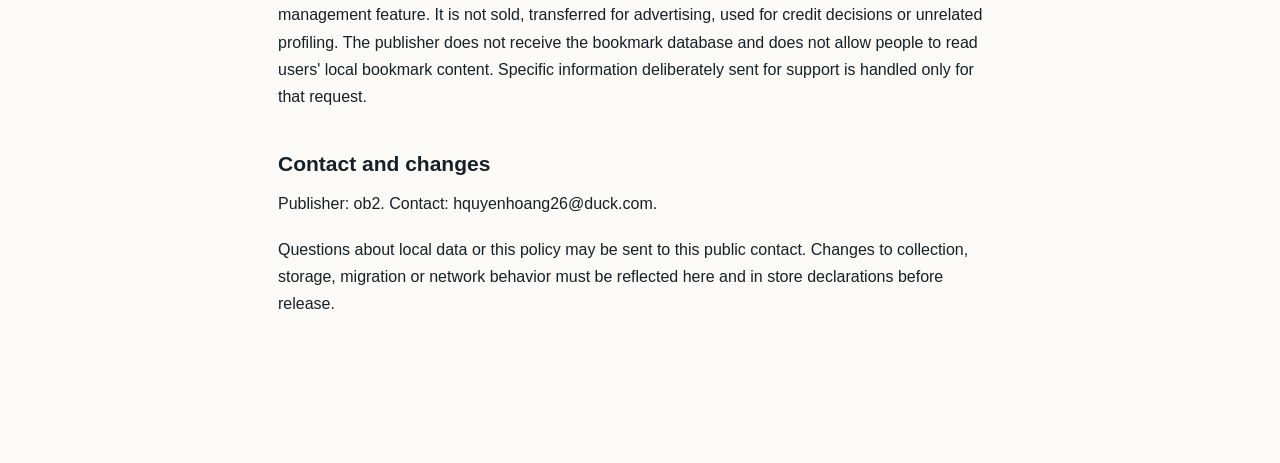
==== commit 507c0351: "Update privacy disclosure for Revisit 0.4.13" ====
--- a/privacy.html
+++ b/privacy.html
@@ -1,30 +1,32 @@
 <!doctype html>
 <html lang="en"><head><meta charset="utf-8"><meta name="viewport" content="width=device-width,initial-scale=1"><title>Revisit Privacy Policy</title><link rel="stylesheet" href="site.css"></head><body><main><h1>Revisit Privacy Policy</h1>
-<p>Last updated: November 18, 2026. Applies to version 0.4.2.</p>
+<p>Last updated: November 18, 2026. Applies to version 0.4.13.</p>
 <p>Publisher: ob2. Public contact: hquyenhoang26@duck.com. Revisit is independent and is not affiliated with or endorsed by X, Mastodon or Google.</p>
 <h2>Purpose and consent</h2>
-<p>Revisit automatically resurfaces one locally collected X bookmark on X Home or one locally collected Mastodon bookmark on m.cmx.im Home. No platform selection is needed. It prioritizes posts you have seen least, opens the original post and its replies, and lets you remove or restore that bookmark through an explicit action. Platforms and accounts have separate bookmark libraries and display counts. An optional load-more control can ask X’s web interface for more bookmark pages to display and save their progress locally; Mastodon has no separate authorization page or active batch reader.</p>
+<p>Revisit automatically resurfaces one locally collected X bookmark on X Home or one locally collected Mastodon bookmark on m.cmx.im Home. No platform selection is needed. It prioritizes posts you have seen least, opens the original post and its replies, and lets you remove or restore that bookmark through an explicit action. Platforms and accounts have separate bookmark libraries and display counts. With your explicit agreement, an automatic-loading control on either platform’s native bookmark page can request older bookmarks in batches and resume from a locally saved position. Separately, an optional X background reader can ask X’s web interface for more bookmark pages. Neither platform requires a new authorization page for automatic loading.</p>
 <p>A new installation presents an in-product collection disclosure and requires your explicit agreement before collection or saved-content display begins. It does not ask a new user to choose a local password. Your agreement is remembered, and normal use continues without a password prompt after Chrome restarts. You do not need a Revisit account, X developer application, API key or paid API.</p>
-<p>Before agreement, Revisit does not read your X or Mastodon account for collection, copy or parse bookmark responses, collect rendered bookmark posts, or show saved post content. First-use guidance for each platform asks you to open its native bookmark page and keep scrolling while older batches load. Only loaded bookmarks can be resurfaced, and a collected count does not mean the entire library has loaded.</p>
+<p>Before agreement, Revisit does not read your X or Mastodon account for collection, copy or parse bookmark responses, collect rendered bookmark posts, or show saved post content. First-use guidance for each platform offers automatic loading of older bookmarks, with manual scrolling still available. Agreeing to automatic loading opens the native bookmark page and starts loading older batches, or you can agree using the Revisit toolbar on a bookmark page you opened yourself. Only loaded bookmarks can be resurfaced, and a collected count does not mean the entire library has loaded.</p>
+<p>After automatic loading has been used for an account, returning to its bookmark page shows a compact Revisit logo by default. Clicking the logo opens the reading summary and controls; the first use retains lightweight guidance. The panel can be collapsed at any time. While loading is active, its compact view keeps the read and newly saved counts and a separate Stop control visible. Opening or collapsing the panel does not itself start or stop loading, change collection consent, or remove saved data.</p>
 <h2>Information handled</h2>
-<p>After agreement, Revisit handles the platform and visible account username; bookmark and post identifiers; original-post and author links; post text and dates; author names, usernames, profile identifiers and avatar references; media links and alternative text; Mastodon content-warning text and sensitive-media flags; available reply, ordinary repost, quote, like and view totals; bookmark state; display counts; collection times; and settings. Engagement totals are the last collected snapshot, not continuously refreshed counters.</p>
-<p>Collection covers bookmarks X loads during normal Bookmarks browsing, including its base History/bookmarks route, and bookmarks m.cmx.im loads on its native /bookmarks page. For Mastodon, Revisit passively observes the native page’s loaded responses and rendered posts; it does not request the next bookmark page or perform an independent authorization flow. Separately, the optional “Save bookmarked posts as you browse” setting is off by default for new and existing users. If enabled, Revisit inspects visible posts during normal X or m.cmx.im browsing and saves a post locally when that website shows it as bookmarked by the current account, including a newly bookmarked post after the website confirms it. It saves displayed post information, not unrelated browsing history or search terms. Turn the setting off at any time to stop this additional collection; previously saved records remain. The ordinary bookmark-page collector excludes Likes and unrelated History sections. When the optional browsing setting is enabled, a visible post elsewhere on X, including another History section, can be saved only if X shows that post as bookmarked by the current account. Responses with an unknown or changed account are discarded. Records are separated by the platform and account shown on the page, including accounts with the same username on different platforms.</p>
+<p>After agreement, Revisit handles the platform and visible account username; bookmark and post identifiers; original-post and author links; post text and dates; author names, usernames, profile identifiers and avatar references; media links and alternative text; Mastodon content-warning text and sensitive-media flags; available reply, ordinary repost, quote, like and view totals; bookmark state; display counts; collection times; per-account continuation positions and previously checked bookmark boundaries for automatic loading; the latest saved loading-session summary, including its start and last successful-save times, distinct read count and newly saved count; and settings. Engagement totals are the last collected snapshot, not continuously refreshed counters.</p>
+<p>Collection covers bookmarks X loads during normal Bookmarks browsing, including its base History/bookmarks route, and bookmarks m.cmx.im loads on its native /bookmarks page. Without automatic loading, Revisit observes the native page’s loaded responses and rendered posts. With explicit agreement to automatic loading, Revisit can request the next bookmark batches from X or m.cmx.im using that page’s current native request configuration. Mastodon does not require a separate authorization flow. After local-storage agreement, new bookmarks added in this Chrome profile are saved automatically when X or m.cmx.im confirms the bookmark action. Revisit uses the successful native response and the target post already loaded on the page; it does not separately reload the bookmark list. For X, a temporary in-memory snapshot of the single post being interacted with can preserve its content if the page redraws before the native bookmark response. The snapshot is not added to the bookmark library without a successful bookmark confirmation. Failed actions are not saved, and account changes invalidate pending captures. Separately, the optional “Also save existing bookmarks encountered while browsing” setting is off by default for new and existing users. If enabled, Revisit also saves visible posts the website shows as previously bookmarked by the current account. It saves displayed post information, not unrelated browsing history or search terms. Turn the setting off at any time to stop this additional collection; previously saved records remain. The ordinary bookmark-page collector excludes Likes and unrelated History sections. When the optional browsing setting is enabled, a visible post elsewhere on X, including another History section, can be saved only if X shows that post as bookmarked by the current account. Responses with an unknown or changed account are discarded. Records are separated by the platform and account shown on the page, including accounts with the same username on different platforms.</p>
+<p>The “Load older bookmarks automatically” control works on both X and m.cmx.im native bookmark pages and requires an explicit click agreeing to automatic loading. After local collection agreement, Revisit can temporarily keep the native bookmark-read request configuration, including its request headers, in that page’s memory. Only after you agree to automatic loading does it reuse that configuration to request older bookmark pages from the same website. Request headers, cookies and login tokens are not written to the bookmark database or sent to the publisher. The reusable configuration is discarded when the page is left, the account changes or collection permission is withdrawn. The continuation position and the boundary of the previously checked newer bookmarks are saved separately in the local encrypted store for the corresponding platform and account, after the received batch has been saved successfully. On a later visit, automatic loading first checks from the newest bookmarks down to that recorded boundary, then continues from the older saved position using fresh request configuration from the current page. This check can collect bookmarks added on another device between loading sessions. If the boundary cannot be found, it keeps reading in order to the end instead of skipping an unchecked section. A position saved by an earlier version without a boundary requires one ordered check from the newest bookmarks; existing local bookmarks are retained and not counted as newly saved again. A saved position may expire or be rejected by the website; in that case, already saved bookmarks remain, and loading can be restarted from the newest bookmarks. Manual scrolling is not needed: bookmark batches can be read and saved while the page stays at the top, without appending those batches to the visible website list. Keep the bookmark tab open while loading; browser scheduling may delay it. You can stop at any time. Leaving the bookmark page, changing accounts, or clearing local data stops automatic loading. Website request limits, sign-in requirements or unreadable responses can also pause loading; loading does not bypass those restrictions. When the website explicitly confirms the last page and all pending saves succeed, Revisit saves a per-account completion flag locally, clears that automatic-loading continuation position, stops and separately shows distinct bookmarks read during this run and bookmarks newly saved locally during this run. Read includes records already held locally and items deliberately skipped to preserve a confirmed removal; newly saved counts only successful additions to the local library, not repeated reads or updates. These counts do not indicate when the user originally bookmarked a post. After a successful batch is saved, its loading-session counts and time are saved in the encrypted local account record. Returning to the bookmark page shows the current number of bookmarks saved on this device and the previous saved reading summary, alongside the new run’s counters. A new run starts from zero without clearing saved bookmarks. Summaries remain separated by platform and account and survive browser restarts; older versions without a saved summary do not receive invented historical counts. Home then stops showing that account’s first-use loading reminder. A pause alone does not mean all bookmarks have loaded. Stopping does not erase already saved bookmarks or confirmed progress.</p>
 <p>The optional “Load more bookmarks for display” control requires a separate agreement. After that agreement, Revisit uses the X session already present in this Chrome profile to read X’s web interface in batches. It stores each page’s posts and an encrypted, per-account continuation position locally, then can resume later. This is not the official X API, does not require an X developer application or paid API, and may be limited or blocked by X. Revisit never claims that the end of one run means every bookmark was retrieved. A stopped, rate-limited, signed-out, changed-account, or unreadable source is recorded separately.</p>
 <p>Ordinary X browsing does not start a load-more task. The load-more task runs only after the user presses the control and explicitly accepts the web-interface warning. It can be stopped from the popup; stopping does not delete already saved posts.</p>
 <p>Only when migrating an older 0.2.0 password-protected store, Revisit may process the old local password you enter. It is used on your device to open the old store for migration, is not retained, and is not sent to X or the publisher. This is not a new-password requirement and is separate from your X password.</p>
 <h2>Automatic local encryption and its limits</h2>
-<p>Collected posts, account/post relationships, selection data and display counts are encrypted locally with AES-256-GCM. Revisit generates a device key and stores it as a non-extractable CryptoKey in local IndexedDB within the same Chrome profile as the encrypted records. It can use this key automatically after a restart, without asking for a password.</p>
+<p>Collected posts, account/post relationships, selection data, display counts and saved continuation positions and bookmark boundaries are encrypted locally with AES-256-GCM. Revisit generates a device key and stores it as a non-extractable CryptoKey in local IndexedDB within the same Chrome profile as the encrypted records. It can use this key automatically after a restart, without asking for a password.</p>
 <p>Non-extractable means that normal WebCrypto export operations do not return the key&#x27;s raw bytes. It does not mean the key is kept outside this profile or that code with access to the stored key cannot use it. This automatic local encryption does not provide the same protection as a separately held password. Revisit does not claim to protect against someone who can read or copy the entire Chrome profile, malware, a compromised browser or another person using the profile.</p>
 <p>This is a device-local storage choice, not a statement that Chrome requires a password. No new local password is created, saved or uploaded by the 0.4.0 setup.</p>
 <h2>Retention, upgrade and deletion</h2>
 <p>Encrypted records and the device key remain in this Chrome profile after the browser closes. Revisit does not synchronize them to other devices. Logging out of X or Mastodon does not erase the local store.</p>
 <p>For an existing 0.2.0 password-protected store, a valid previously unlocked session can allow automatic migration. Otherwise the extension asks for the old local password once to migrate the saved posts and display counts to device-key storage. After successful migration, normal use and browser restarts do not require that password. If the old password is unavailable and the old store cannot be opened, it cannot be recovered by Revisit; you can instead clear local data and recollect bookmarks from the corresponding website.</p>
 <p>Earlier unencrypted development records are migrated only after explicit collection agreement. Old records are removed through the browser&#x27;s storage APIs after successful migration. This is logical deletion, not a promise of forensic erasure of disk blocks or backups.</p>
-<p>Clear local data deletes the local encrypted posts, display records, device key, consent and older local records. It cancels pending helper tabs and returns the extension to the first-consent state. It does not delete your bookmarks on X or Mastodon. After you agree again, newly collected posts start with new display records. Uninstalling also removes extension-local data.</p>
+<p>Clear local data deletes the local encrypted posts, display records, continuation positions, bookmark boundaries and saved loading-session summaries, device key, consent and older local records. Requests still awaiting validation from before that clear cannot restore old records or completion state after renewed agreement. It cancels pending helper tabs and returns the extension to the first-consent state. It does not delete your bookmarks on X or Mastodon. After you agree again, newly collected posts start with new display records. Uninstalling also removes extension-local data.</p>
 <p>Removing a bookmark through Revisit excludes it from future selection after a confirmed result. Its encrypted content and previous display count are retained so restoring it can preserve history. Changes made elsewhere, deleted/edited posts and access changes may not be reflected until relevant content from that website is loaded again. The local archive is not a guarantee that an original post remains available.</p>
 <h2>Website login and explicit bookmark actions</h2>
 <p>Revisit does not ask for or read your X or Mastodon password. For ordinary native bookmark actions, it does not read Cookie values, authorization headers or anti-forgery headers. For the optional “Load more bookmarks for display” control, it reads the current X session cookies needed to use X’s own web interface: the account identifier and CSRF value. It does not retain or transmit those values to the publisher. The load-more reader also discovers the current X web-client configuration and sends bookmark-page requests from the extension background using that existing browser session. Those requests are visible to X and may be subject to X’s limits and policies.</p>
-<p>An explicit bookmark click on the Home card briefly opens the original post in a background tab on the corresponding platform, verifies the matching platform/account/post and uses that website’s own bookmark button. That tab closes after completion, cancellation or failure. The browser supplies its existing login state with native website requests. The original-post visit is visible to the corresponding website. Revisit updates Home state only after the website confirms the result. Mastodon support does not separately extract or store access tokens, cookies or authorization headers.</p>
+<p>An explicit bookmark click on the Home card briefly opens the original post in a background tab on the corresponding platform, verifies the matching platform/account/post and uses that website’s own bookmark button. That tab closes after completion, cancellation or failure. The browser supplies its existing login state with native website requests. The original-post visit is visible to the corresponding website. Revisit updates Home state only after the website confirms the result. Mastodon automatic loading can reuse native bookmark-read request headers temporarily in page memory as described above; it does not persist credentials or perform a separate login flow.</p>
 <p>Clearing local data cancels pending helper tabs and stops further collection until renewed agreement. An action already sent to X or m.cmx.im may still complete on that website; local clearing cannot revoke a request the website has already received. If a result is not confirmed, verify the original post rather than assuming it changed or stayed unchanged.</p>
 <h2>Network connections and sharing</h2>
 <p>Revisit has no bookmark backend, cloud bookmark account, advertising, analytics or tracking system. The publisher does not receive the local bookmark database or device key. Avatar and media references can load content from X or its content-delivery providers, m.cmx.im media services, or the corresponding federated media hosts. Those hosts receive the ordinary browser requests for those resources. Opening originals, reply/repost flows, like/share entry points and explicit helper visits use the corresponding platform’s website and policies. Media references are not an offline download.</p>
@@ -32,7 +34,7 @@
 <p>The public privacy/support website uses GitHub Pages, with an additional Sites deployment. Website visits can involve ordinary hosting access information such as IP address and browser details; this is separate from the extension&#x27;s local bookmark store. Its source includes no application analytics, advertising scripts, bookmark upload form or login requirement.</p>
 <p>If you email support, the email services delivering and answering the request process your contact address and message. Do not send old passwords, cookies, session tokens or private bookmark archives. Share specific support material only if you deliberately choose to do so.</p>
 <h2>Controls</h2>
-<p>The Home display switch controls the card only; it does not stop collection after agreement. Turn off the optional browsing setting to stop that additional collection; closing bookmark pages stops ordinary bookmark-page collection. X’s “Load more bookmarks for display” control has its own consent and Stop action. Mastodon’s older-bookmark entry instead opens the native /bookmarks page and asks you to keep scrolling; it does not start X’s reader. Disable or uninstall the extension to stop all collection. Clear local data revokes stored consent, removes the continuation position, and nothing is recollected until you explicitly agree again. There is no routine password-unlock step or password-based lock mode in 0.4.0.</p>
+<p>The Home display switch controls the card only; it does not stop collection after agreement. Turn off the optional browsing setting to stop that additional collection; closing bookmark pages stops ordinary bookmark-page collection. X’s “Load more bookmarks for display” control has its own consent and Stop action. Both platforms’ native bookmark pages have a separate automatic-loading Start/Stop control. Automatic loading requires agreement, saves confirmed continuation progress locally, stops when you leave the bookmark page or change accounts, and does not start X’s independent background reader. Disable or uninstall the extension to stop all collection. Clear local data revokes stored consent, removes the continuation position, and nothing is recollected until you explicitly agree again. There is no routine password-unlock step or password-based lock mode in 0.4.0.</p>
 <p>Revisit depends on X’s and m.cmx.im’s current page structures and native buttons. Changes or restrictions on either website can affect operation. Functional tests, encryption and local operation do not establish X permission or Chrome Web Store approval.</p>
 <h2>Limited Use commitment</h2>
 <p>Revisit&#x27;s use and transfer of user data adheres to the Limited Use requirements of the Chrome Web Store User Data Policy. Data is used only for the disclosed bookmark collection, resurfacing and management feature. It is not sold, transferred for advertising, used for credit decisions or unrelated profiling. The publisher does not receive the bookmark database and does not allow people to read users&#x27; local bookmark content. Specific information deliberately sent for support is handled only for that request.</p>
